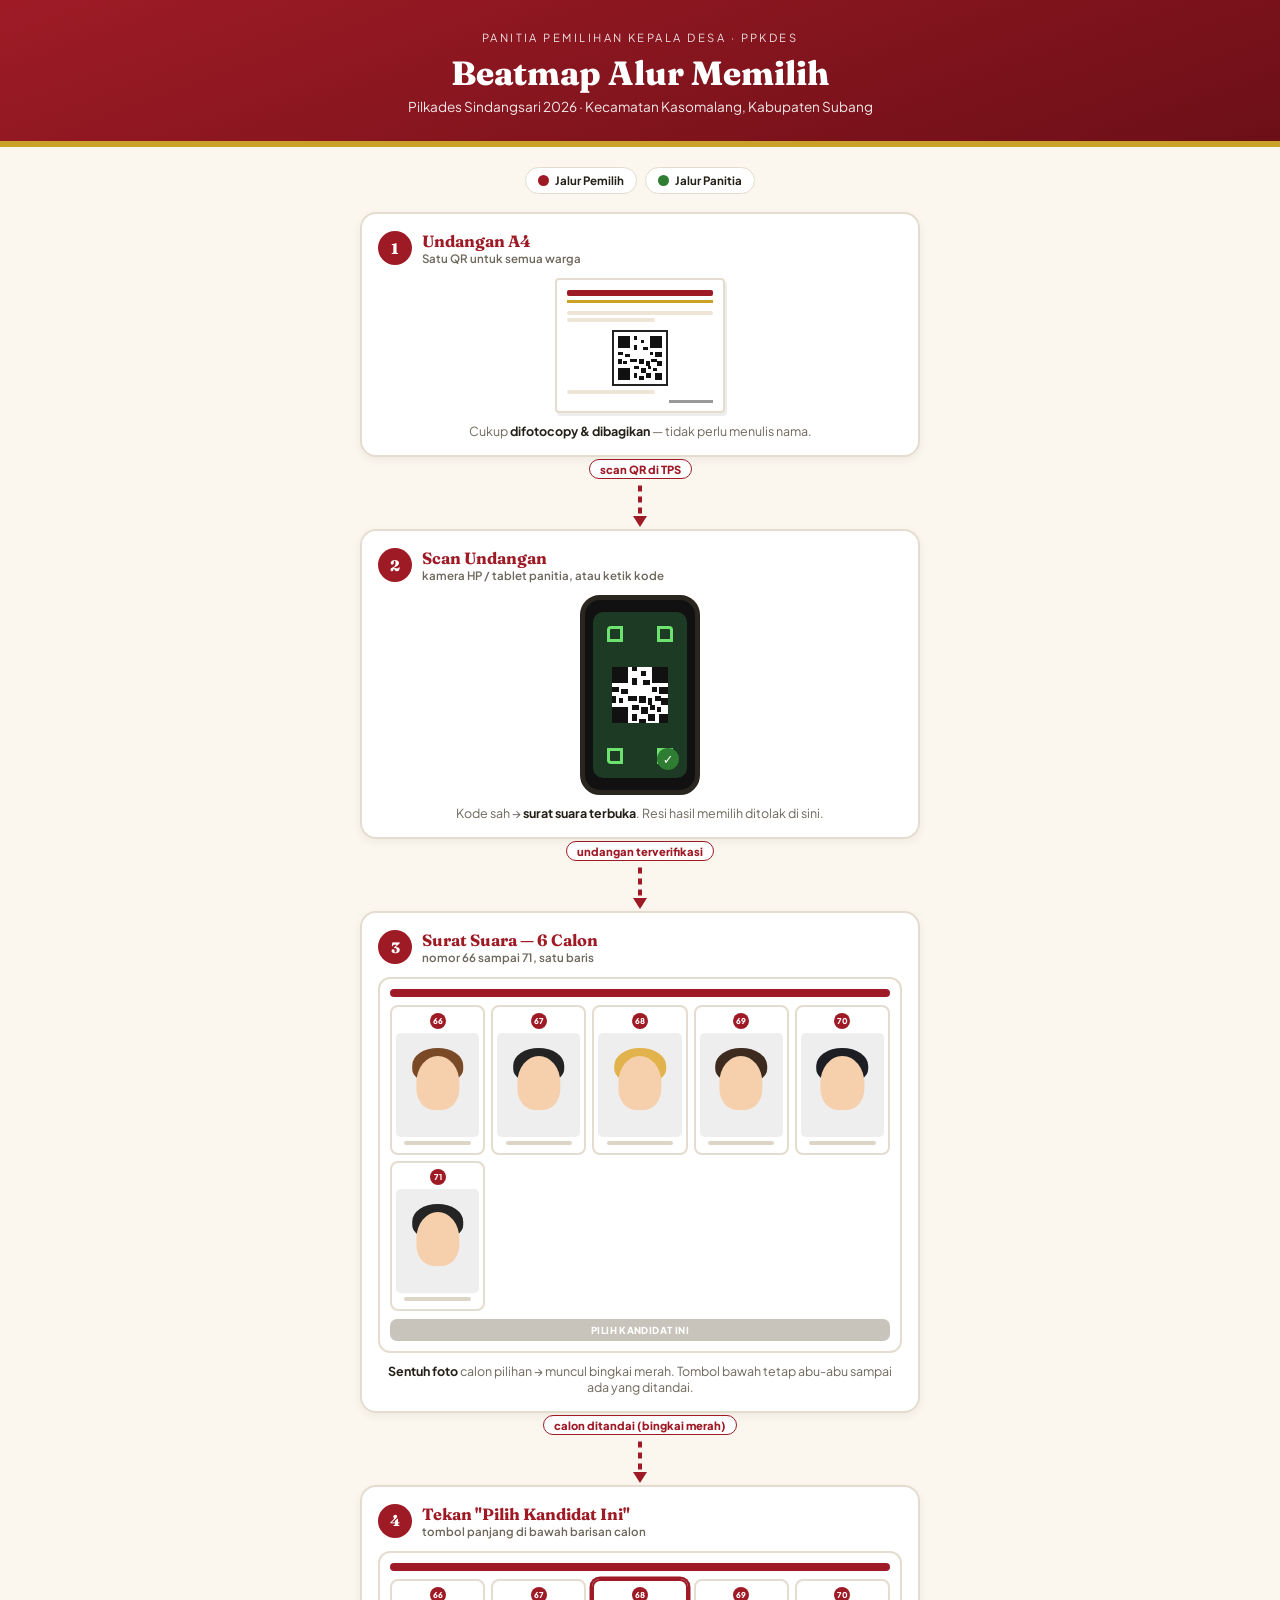
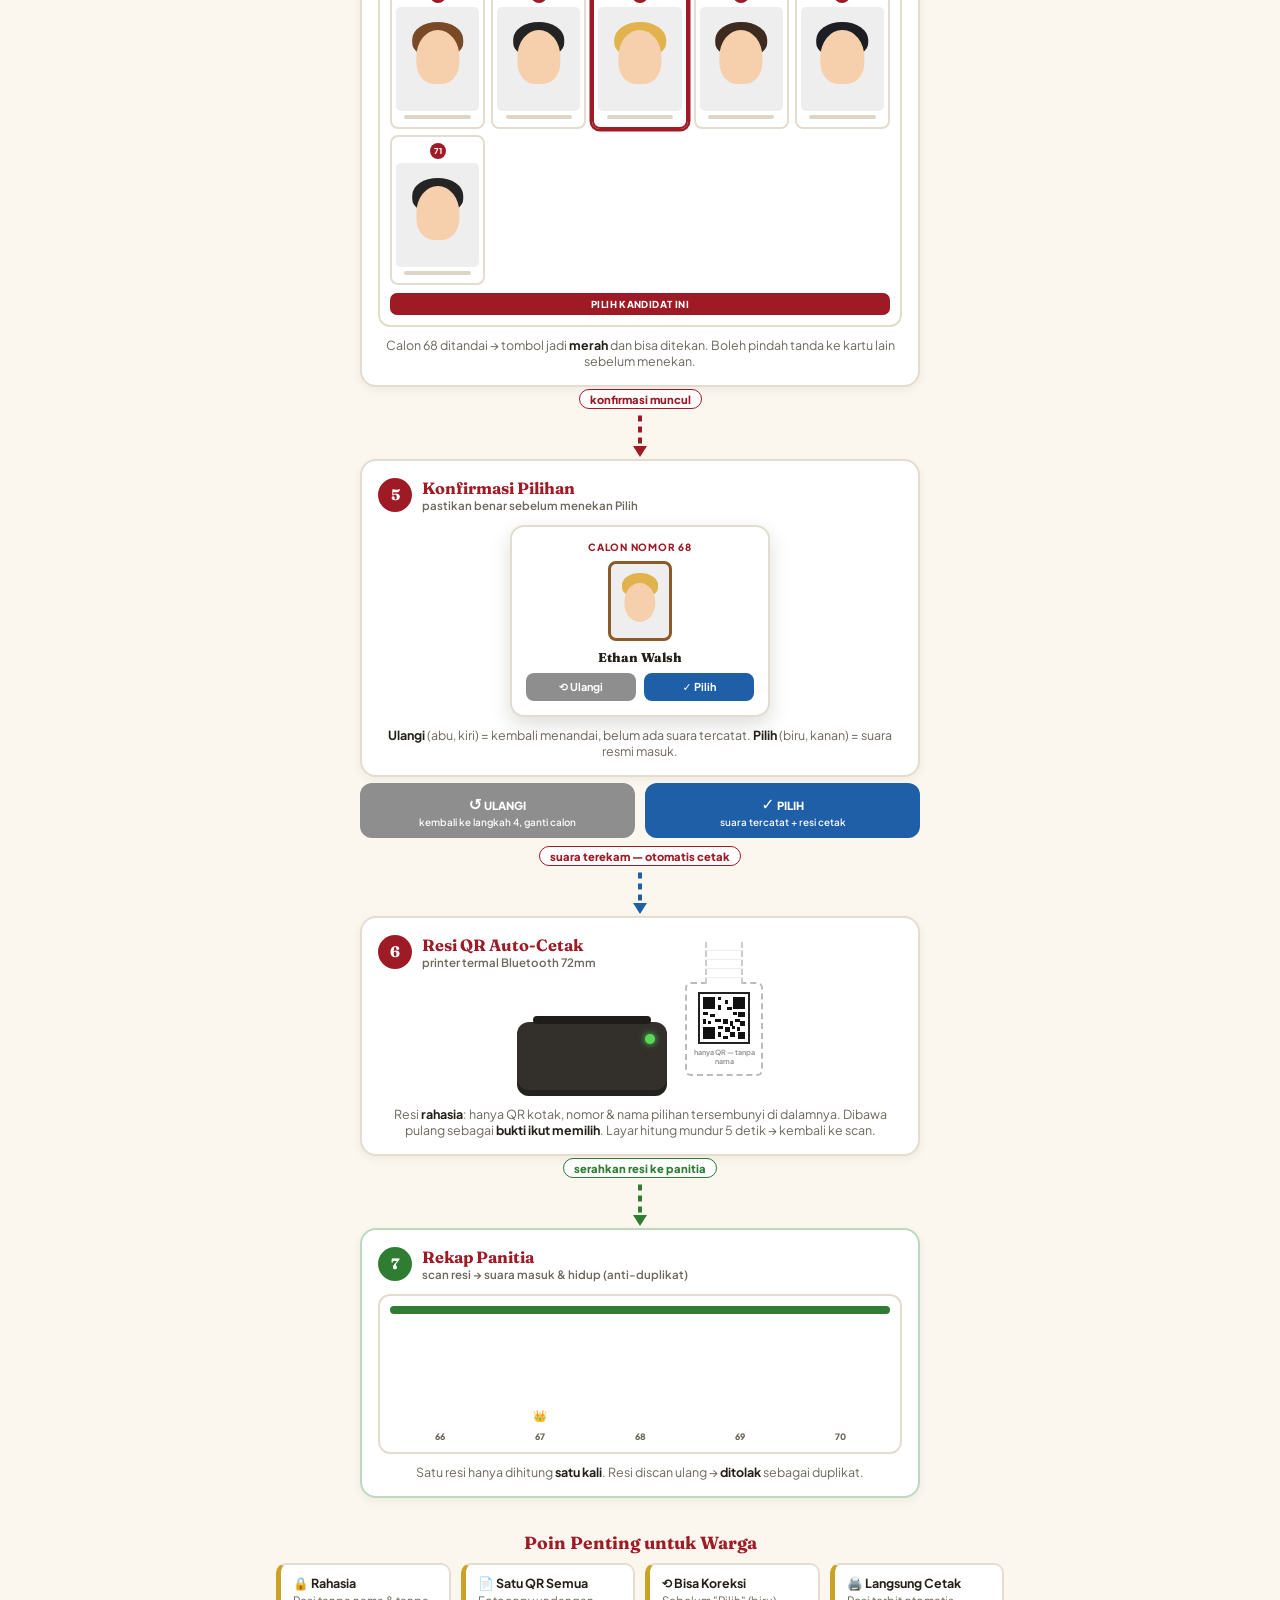
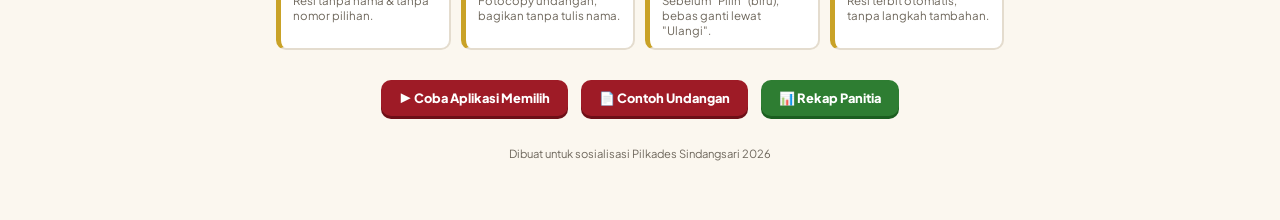
==== beat.html @ ef4b6cca "Pilkades Desa Sindangsari: 6 calon dengan foto cal66-71.svg" ====
<!DOCTYPE html>
<html lang="id">
<head>
<meta charset="UTF-8">
<meta name="viewport" content="width=device-width, initial-scale=1.0">
<title>Beatmap Alur Memilih — Pilkades Sindangsari 2026</title>
<link href="https://fonts.googleapis.com/css2?family=Fraunces:opsz,wght@9..144,600;9..144,800&family=Plus+Jakarta+Sans:wght@400;600;700;800&display=swap" rel="stylesheet">
<style>
  :root{
    --merah:#9E1B26; --paper:#FBF7EF; --ink:#241F17; --ink-soft:#6E675C;
    --line:#E4DCCE; --gold:#C9A227; --biru:#1E5FA8; --abu:#8E8E8E; --hijau:#2E7D32;
  }
  *{box-sizing:border-box;margin:0;padding:0;}
  body{font-family:"Plus Jakarta Sans",system-ui,sans-serif;background:var(--paper);color:var(--ink);padding-bottom:60px;}
  .wrap{max-width:760px;margin:0 auto;padding:0 16px;}

  header{background:linear-gradient(160deg,var(--merah) 0%,#6d0f17 100%);color:#fff;padding:30px 16px 26px;text-align:center;border-bottom:6px solid var(--gold);}
  header .kop{font-size:0.7rem;letter-spacing:0.22em;text-transform:uppercase;opacity:0.85;}
  header h1{font-family:"Fraunces",serif;font-weight:800;font-size:clamp(1.4rem,4vw,2.1rem);margin:8px 0 4px;}
  header .sub{font-size:0.85rem;opacity:0.9;}

  .legenda{display:flex;flex-wrap:wrap;gap:8px;justify-content:center;margin:20px 0 4px;font-size:0.72rem;font-weight:700;}
  .legenda span{display:inline-flex;align-items:center;gap:6px;padding:5px 12px;border-radius:999px;background:#fff;border:1.5px solid var(--line);}
  .dot{width:11px;height:11px;border-radius:50%;}
  .dot.w{background:var(--merah);} .dot.k{background:var(--hijau);}

  /* ================= DIAGRAM ================= */
  .flow{display:flex;flex-direction:column;align-items:center;margin-top:18px;}

  .node{width:100%;max-width:560px;background:#fff;border:2px solid var(--line);border-radius:16px;padding:16px;position:relative;box-shadow:0 3px 10px rgba(36,31,23,0.06);}
  .node.panitia{border-color:#bcd8be;}
  .node .judul{display:flex;align-items:center;gap:10px;margin-bottom:12px;}
  .node .stepno{width:34px;height:34px;border-radius:50%;background:var(--merah);color:#fff;font-family:"Fraunces",serif;font-weight:800;display:flex;align-items:center;justify-content:center;font-size:0.95rem;flex:none;}
  .node.panitia .stepno{background:var(--hijau);}
  .node .judul b{font-family:"Fraunces",serif;font-size:1.02rem;color:var(--merah);}
  .node .judul small{display:block;font-weight:600;color:var(--ink-soft);font-size:0.72rem;}
  .caption{font-size:0.78rem;color:var(--ink-soft);text-align:center;margin-top:10px;}
  .caption b{color:var(--ink);}

  /* panah penghubung */
  .arrow{display:flex;flex-direction:column;align-items:center;margin:2px 0;}
  .arrow svg{display:block;}
  .arrow .lbl{font-size:0.7rem;font-weight:800;color:var(--merah);background:#fff;border:1.5px solid var(--merah);border-radius:999px;padding:2px 10px;margin-bottom:2px;}
  .arrow.hijau .lbl{color:var(--hijau);border-color:var(--hijau);}

  /* ---------- mockup: undangan A4 ---------- */
  .a4{width:170px;margin:0 auto;background:#fff;border:2px solid var(--line);border-radius:4px;padding:10px 10px 8px;box-shadow:2px 3px 0 rgba(36,31,23,0.08);}
  .a4 .kopbar{height:6px;background:var(--merah);border-radius:2px;margin-bottom:4px;}
  .a4 .kopbar2{height:3px;background:var(--gold);margin-bottom:8px;}
  .a4 .baris{height:4px;background:#eee5d6;border-radius:2px;margin:3px 0;}
  .a4 .barisPendek{width:60%;}
  .a4 .qr{width:56px;height:56px;margin:8px auto 4px;border:2px solid #222;padding:4px;background:#fff;}
  .a4 .ttd{display:flex;justify-content:flex-end;margin-top:6px;}
  .a4 .ttd span{width:44px;height:3px;background:#999;}

  /* ---------- mockup: HP scan ---------- */
  .hp{width:120px;height:200px;margin:0 auto;border:5px solid #2a251e;border-radius:20px;background:#111;position:relative;padding:12px 8px;}
  .hp .cam{width:100%;height:100%;background:#1d3a24;border-radius:10px;display:flex;align-items:center;justify-content:center;position:relative;}
  .hp .frame{position:absolute;inset:14px;border:0px solid transparent;}
  .hp .corner{position:absolute;width:16px;height:16px;border:3px solid #6ee26e;}
  .c-tl{top:0;left:0;border-right:0;border-bottom:0;border-radius:4px 0 0 0;}
  .c-tr{top:0;right:0;border-left:0;border-bottom:0;border-radius:0 4px 0 0;}
  .c-bl{bottom:0;left:0;border-right:0;border-top:0;border-radius:0 0 0 4px;}
  .c-br{bottom:0;right:0;border-left:0;border-top:0;border-radius:0 0 4px 0;}
  .hp .ok{position:absolute;bottom:8px;right:8px;width:22px;height:22px;border-radius:50%;background:var(--hijau);color:#fff;font-size:0.8rem;display:flex;align-items:center;justify-content:center;font-weight:800;}

  /* ---------- mockup: surat suara ---------- */
  .scr{background:#fff;border:2px solid var(--line);border-radius:12px;padding:10px;}
  .scr .topbar{height:8px;border-radius:4px;background:var(--merah);margin-bottom:8px;}
  .barisCalon{display:grid;grid-template-columns:repeat(5,1fr);gap:6px;}
  .mini{border:2px solid var(--line);border-radius:8px;padding:6px 4px;text-align:center;position:relative;}
  .mini .no{width:16px;height:16px;border-radius:50%;background:var(--merah);color:#fff;font-size:0.5rem;font-weight:800;display:flex;align-items:center;justify-content:center;margin:0 auto 4px;}
  .mini .foto{width:100%;aspect-ratio:4/5;border-radius:5px;background:#eee;margin-bottom:4px;position:relative;overflow:hidden;}
  .mini .foto i{position:absolute;left:50%;transform:translateX(-50%);border-radius:50% 50% 40% 40%;}
  .mini .foto .kep{top:22%;width:52%;height:52%;background:#f6d0ac;}
  .mini .foto .rbt{top:14%;width:62%;height:34%;}
  .mini .nama{height:4px;background:#ddd5c6;border-radius:2px;margin:2px auto;width:80%;}
  .mini.tandai{border-color:var(--merah);box-shadow:0 0 0 2.5px var(--merah);}
  .btnbar{margin-top:8px;height:22px;border-radius:7px;background:#C9C4BB;display:flex;align-items:center;justify-content:center;color:#fff;font-size:0.6rem;font-weight:800;letter-spacing:0.04em;}
  .btnbar.armed{background:var(--merah);}

  /* ---------- mockup: modal ---------- */
  .modalMock{max-width:260px;margin:0 auto;background:#fff;border:2px solid var(--line);border-radius:14px;padding:14px;text-align:center;position:relative;box-shadow:0 8px 20px rgba(36,31,23,0.15);}
  .modalMock .mNo{font-size:0.62rem;font-weight:800;color:var(--merah);letter-spacing:0.08em;}
  .modalMock .mFoto{width:64px;height:80px;border-radius:8px;margin:8px auto;border:3px solid #8B5A2B;background:#eee;position:relative;overflow:hidden;}
  .modalMock .mNama{font-family:"Fraunces",serif;font-weight:800;font-size:0.8rem;margin-bottom:8px;}
  .modalMock .mAksi{display:flex;gap:8px;justify-content:center;}
  .modalMock .mAksi b{flex:1;padding:7px 0;border-radius:8px;color:#fff;font-size:0.68rem;}
  .bAbu{background:var(--abu);} .bBiru{background:var(--biru);}

  /* ---------- mockup: printer + resi ---------- */
  .printRow{display:flex;gap:18px;align-items:flex-start;justify-content:center;}
  .printer{width:150px;height:74px;background:#33302b;border-radius:12px;position:relative;margin-top:40px;box-shadow:inset 0 -6px 0 rgba(0,0,0,0.3);}
  .printer::before{content:"";position:absolute;top:-6px;left:16px;right:16px;height:8px;border-radius:4px;background:#1f1d19;}
  .printer .led{position:absolute;right:12px;top:12px;width:10px;height:10px;border-radius:50%;background:#57d957;box-shadow:0 0 6px #57d957;}
  .resi{width:78px;background:#fff;border:2px dashed #bbb;border-radius:6px;padding:8px 6px;position:relative;}
  .resi::before{content:"";position:absolute;top:-42px;left:50%;width:34px;height:42px;transform:translateX(-50%);background:repeating-linear-gradient(to bottom,#fff 0 8px,#eee 8px 9px);border-left:2px dashed #ccc;border-right:2px dashed #ccc;}
  .resi .qr{width:52px;height:52px;margin:0 auto;border:2px solid #222;padding:3px;background:#fff;}
  .resi p{font-size:0.45rem;text-align:center;color:#999;margin-top:4px;font-weight:700;}

  /* QR pattern SVG kecil dipakai ulang */
  .qr svg{display:block;width:100%;height:100%;}

  /* ---------- mockup: rekap ---------- */
  .rekap .bars{display:flex;gap:8px;align-items:flex-end;height:120px;padding:8px 4px 0;}
  .rekap .col{flex:1;display:flex;flex-direction:column;align-items:center;gap:4px;}
  .rekap .bar{width:100%;border-radius:5px 5px 0 0;background:var(--abu);}
  .rekap .col:nth-child(2) .bar{background:var(--biru);}
  .rekap .col:nth-child(4) .bar{background:var(--merah);}
  .rekap .noL{font-size:0.55rem;font-weight:800;color:var(--ink-soft);}
  .rekap .crown{font-size:0.7rem;}

  /* ---------- cabang ulangi / pilih ---------- */
  .cabangRow{display:grid;grid-template-columns:1fr 1fr;gap:10px;width:100%;max-width:560px;margin:6px 0;}
  .cabang{border-radius:12px;padding:10px;text-align:center;font-size:0.7rem;font-weight:800;color:#fff;position:relative;}
  .cabang small{display:block;font-weight:600;font-size:0.62rem;margin-top:2px;opacity:0.95;}
  .cabang.u{background:var(--abu);}
  .cabang.p{background:var(--biru);}
  .cabang .ic{font-size:1rem;}

  .info{margin-top:34px;}
  .info h3{font-family:"Fraunces",serif;font-size:1.1rem;color:var(--merah);margin-bottom:10px;text-align:center;}
  .gridInfo{display:grid;grid-template-columns:repeat(auto-fit,minmax(160px,1fr));gap:10px;}
  .bInfo{background:#fff;border:2px solid var(--line);border-left:5px solid var(--gold);border-radius:10px;padding:10px 12px;font-size:0.72rem;color:var(--ink-soft);}
  .bInfo b{display:block;color:var(--ink);font-size:0.78rem;margin-bottom:2px;}

  .tautan{margin-top:26px;text-align:center;}
  .tautan a{display:inline-block;text-decoration:none;font-weight:800;font-size:0.8rem;padding:10px 18px;border-radius:10px;margin:4px 5px;color:#fff;background:var(--merah);box-shadow:0 3px 0 #6d0f17;}
  .tautan a.g{background:var(--hijau);box-shadow:0 3px 0 #1b5e20;}
  footer{text-align:center;margin-top:26px;font-size:0.7rem;color:var(--ink-soft);}
</style>
</head>
<body>

<header>
  <div class="wrap">
    <div class="kop">Panitia Pemilihan Kepala Desa · PPKDES</div>
    <h1>Beatmap Alur Memilih</h1>
    <div class="sub">Pilkades Sindangsari 2026 · Kecamatan Kasomalang, Kabupaten Subang</div>
  </div>
</header>

<div class="wrap">
  <div class="legenda">
    <span><i class="dot w"></i> Jalur Pemilih</span>
    <span><i class="dot k"></i> Jalur Panitia</span>
  </div>

  <div class="flow">

    <!-- ===== 1. UNDANGAN ===== -->
    <div class="node">
      <div class="judul"><div class="stepno">1</div><div><b>Undangan A4</b><small>Satu QR untuk semua warga</small></div></div>
      <div class="a4">
        <div class="kopbar"></div><div class="kopbar2"></div>
        <div class="baris"></div><div class="baris barisPendek"></div>
        <div class="qr">
          <svg viewBox="0 0 25 25" shape-rendering="crispEdges"><rect width="25" height="25" fill="#fff"/><path fill="#111" d="M0 0h7v7H0zM2 2h3v3H2zM18 0h7v7h-7zM20 2h3v3h-3zM0 18h7v7H0zM2 20h3v3H2zM9 0h2v2H9zM13 2h2v2h-2zM9 5h2v3H9zM14 6h3v2h-3zM18 9h2v2h-2zM21 9h4v3h-4zM0 9h3v2H0zM4 10h3v2H4zM0 13h2v3H0zM3 14h2v2H3zM7 13h4v2H7zM12 13h3v3h-3zM16 14h2v3h-2zM19 13h3v2h-3zM22 14h3v3h-3zM9 17h3v2H9zM13 18h3v3h-3zM17 17h2v2h-2zM20 18h2v2h-2zM9 21h2v3H9zM12 23h3v2h-3zM16 21h3v3h-3zM21 21h4v4h-4z"/></svg>
        </div>
        <div class="baris barisPendek"></div>
        <div class="ttd"><span></span></div>
      </div>
      <p class="caption">Cukup <b>difotocopy &amp; dibagikan</b> — tidak perlu menulis nama.</p>
    </div>

    <div class="arrow"><div class="lbl">scan QR di TPS</div>
      <svg width="24" height="46" viewBox="0 0 24 46"><path d="M12 0v36" stroke="#9E1B26" stroke-width="4" stroke-dasharray="6 5"><animate attributeName="stroke-dashoffset" from="22" to="0" dur="1s" repeatCount="indefinite"/></path><path d="M12 46l-7-11h14z" fill="#9E1B26"/></svg>
    </div>

    <!-- ===== 2. SCAN ===== -->
    <div class="node">
      <div class="judul"><div class="stepno">2</div><div><b>Scan Undangan</b><small>kamera HP / tablet panitia, atau ketik kode</small></div></div>
      <div class="hp">
        <div class="cam">
          <div class="frame">
            <i class="corner c-tl"></i><i class="corner c-tr"></i><i class="corner c-bl"></i><i class="corner c-br"></i>
          </div>
          <div class="qr" style="width:56px;height:56px;">
            <svg viewBox="0 0 25 25" shape-rendering="crispEdges"><rect width="25" height="25" fill="#fff"/><path fill="#111" d="M0 0h7v7H0zM2 2h3v3H2zM18 0h7v7h-7zM20 2h3v3h-3zM0 18h7v7H0zM2 20h3v3H2zM9 0h2v2H9zM13 2h2v2h-2zM9 5h2v3H9zM14 6h3v2h-3zM18 9h2v2h-2zM21 9h4v3h-4zM0 9h3v2H0zM4 10h3v2H4zM0 13h2v3H0zM3 14h2v2H3zM7 13h4v2H7zM12 13h3v3h-3zM16 14h2v3h-2zM19 13h3v2h-3zM22 14h3v3h-3zM9 17h3v2H9zM13 18h3v3h-3zM17 17h2v2h-2zM20 18h2v2h-2zM9 21h2v3H9zM12 23h3v2h-3zM16 21h3v3h-3zM21 21h4v4h-4z"/></svg>
          </div>
          <div class="ok">✓</div>
        </div>
      </div>
      <p class="caption">Kode sah → <b>surat suara terbuka</b>. Resi hasil memilih ditolak di sini.</p>
    </div>

    <div class="arrow"><div class="lbl">undangan terverifikasi</div>
      <svg width="24" height="46" viewBox="0 0 24 46"><path d="M12 0v36" stroke="#9E1B26" stroke-width="4" stroke-dasharray="6 5"><animate attributeName="stroke-dashoffset" from="22" to="0" dur="1s" repeatCount="indefinite"/></path><path d="M12 46l-7-11h14z" fill="#9E1B26"/></svg>
    </div>

    <!-- ===== 3. SURAT SUARA ===== -->
    <div class="node">
      <div class="judul"><div class="stepno">3</div><div><b>Surat Suara — 6 Calon</b><small>nomor 66 sampai 71, satu baris</small></div></div>
      <div class="scr">
        <div class="topbar"></div>
        <div class="barisCalon">
          <div class="mini"><div class="no">66</div><div class="foto"><i class="rbt" style="background:#7a4a26;"></i><i class="kep"></i></div><div class="nama"></div></div>
          <div class="mini"><div class="no">67</div><div class="foto"><i class="rbt" style="background:#232323;"></i><i class="kep"></i></div><div class="nama"></div></div>
          <div class="mini"><div class="no">68</div><div class="foto"><i class="rbt" style="background:#e2b24c;"></i><i class="kep"></i></div><div class="nama"></div></div>
          <div class="mini"><div class="no">69</div><div class="foto"><i class="rbt" style="background:#3d2b20;"></i><i class="kep"></i></div><div class="nama"></div></div>
          <div class="mini"><div class="no">70</div><div class="foto"><i class="rbt" style="background:#1d1d24;"></i><i class="kep"></i></div><div class="nama"></div></div>
                    <div class="mini"><div class="no">71</div><div class="foto"><i class="rbt" style="background:#242424;"></i><i class="kep"></i></div><div class="nama"></div></div>
        </div>
        <div class="btnbar">PILIH KANDIDAT INI</div>
      </div>
      <p class="caption"><b>Sentuh foto</b> calon pilihan → muncul bingkai merah. Tombol bawah tetap abu-abu sampai ada yang ditandai.</p>
    </div>

    <div class="arrow"><div class="lbl">calon ditandai (bingkai merah)</div>
      <svg width="24" height="46" viewBox="0 0 24 46"><path d="M12 0v36" stroke="#9E1B26" stroke-width="4" stroke-dasharray="6 5"><animate attributeName="stroke-dashoffset" from="22" to="0" dur="1s" repeatCount="indefinite"/></path><path d="M12 46l-7-11h14z" fill="#9E1B26"/></svg>
    </div>

    <!-- ===== 4. TEKAN TOMBOL ===== -->
    <div class="node">
      <div class="judul"><div class="stepno">4</div><div><b>Tekan "Pilih Kandidat Ini"</b><small>tombol panjang di bawah barisan calon</small></div></div>
      <div class="scr">
        <div class="topbar"></div>
        <div class="barisCalon">
          <div class="mini"><div class="no">66</div><div class="foto"><i class="rbt" style="background:#7a4a26;"></i><i class="kep"></i></div><div class="nama"></div></div>
          <div class="mini"><div class="no">67</div><div class="foto"><i class="rbt" style="background:#232323;"></i><i class="kep"></i></div><div class="nama"></div></div>
          <div class="mini tandai"><div class="no">68</div><div class="foto"><i class="rbt" style="background:#e2b24c;"></i><i class="kep"></i></div><div class="nama"></div></div>
          <div class="mini"><div class="no">69</div><div class="foto"><i class="rbt" style="background:#3d2b20;"></i><i class="kep"></i></div><div class="nama"></div></div>
          <div class="mini"><div class="no">70</div><div class="foto"><i class="rbt" style="background:#1d1d24;"></i><i class="kep"></i></div><div class="nama"></div></div>
                    <div class="mini"><div class="no">71</div><div class="foto"><i class="rbt" style="background:#242424;"></i><i class="kep"></i></div><div class="nama"></div></div>
        </div>
        <div class="btnbar armed">PILIH KANDIDAT INI</div>
      </div>
      <p class="caption">Calon 68 ditandai → tombol jadi <b>merah</b> dan bisa ditekan. Boleh pindah tanda ke kartu lain sebelum menekan.</p>
    </div>

    <div class="arrow"><div class="lbl">konfirmasi muncul</div>
      <svg width="24" height="46" viewBox="0 0 24 46"><path d="M12 0v36" stroke="#9E1B26" stroke-width="4" stroke-dasharray="6 5"><animate attributeName="stroke-dashoffset" from="22" to="0" dur="1s" repeatCount="indefinite"/></path><path d="M12 46l-7-11h14z" fill="#9E1B26"/></svg>
    </div>

    <!-- ===== 5. MODAL ===== -->
    <div class="node">
      <div class="judul"><div class="stepno">5</div><div><b>Konfirmasi Pilihan</b><small>pastikan benar sebelum menekan Pilih</small></div></div>
      <div class="modalMock">
        <div class="mNo">CALON NOMOR 68</div>
        <div class="mFoto"><i class="rbt" style="position:absolute;left:50%;top:12%;transform:translateX(-50%);width:62%;height:32%;border-radius:50% 50% 40% 40%;background:#e2b24c;"></i><i style="position:absolute;left:50%;top:26%;transform:translateX(-50%);width:54%;height:52%;border-radius:50%;background:#f6d0ac;"></i></div>
        <div class="mNama">Ethan Walsh</div>
        <div class="mAksi"><b class="bAbu">⟲ Ulangi</b><b class="bBiru">✓ Pilih</b></div>
      </div>
      <p class="caption"><b>Ulangi</b> (abu, kiri) = kembali menandai, belum ada suara tercatat. <b>Pilih</b> (biru, kanan) = suara resmi masuk.</p>
    </div>

    <div class="cabangRow">
      <div class="cabang u"><span class="ic">↺</span> ULANGI<small>kembali ke langkah 4, ganti calon</small></div>
      <div class="cabang p"><span class="ic">✓</span> PILIH<small>suara tercatat + resi cetak</small></div>
    </div>

    <div class="arrow"><div class="lbl">suara terekam — otomatis cetak</div>
      <svg width="24" height="46" viewBox="0 0 24 46"><path d="M12 0v36" stroke="#1E5FA8" stroke-width="4" stroke-dasharray="6 5"><animate attributeName="stroke-dashoffset" from="22" to="0" dur="1s" repeatCount="indefinite"/></path><path d="M12 46l-7-11h14z" fill="#1E5FA8"/></svg>
    </div>

    <!-- ===== 6. RESI ===== -->
    <div class="node">
      <div class="judul"><div class="stepno">6</div><div><b>Resi QR Auto-Cetak</b><small>printer termal Bluetooth 72mm</small></div></div>
      <div class="printRow">
        <div class="printer"><div class="led"></div></div>
        <div class="resi">
          <div class="qr"><svg viewBox="0 0 25 25" shape-rendering="crispEdges"><rect width="25" height="25" fill="#fff"/><path fill="#111" d="M0 0h7v7H0zM2 2h3v3H2zM18 0h7v7h-7zM20 2h3v3h-3zM0 18h7v7H0zM2 20h3v3H2zM9 0h2v2H9zM13 2h2v2h-2zM9 5h2v3H9zM14 6h3v2h-3zM18 9h2v2h-2zM21 9h4v3h-4zM0 9h3v2H0zM4 10h3v2H4zM0 13h2v3H0zM3 14h2v2H3zM7 13h4v2H7zM12 13h3v3h-3zM16 14h2v3h-2zM19 13h3v2h-3zM22 14h3v3h-3zM9 17h3v2H9zM13 18h3v3h-3zM17 17h2v2h-2zM20 18h2v2h-2zM9 21h2v3H9zM12 23h3v2h-3zM16 21h3v3h-3zM21 21h4v4h-4z"/></svg></div>
          <p>hanya QR — tanpa nama</p>
        </div>
      </div>
      <p class="caption">Resi <b>rahasia</b>: hanya QR kotak, nomor &amp; nama pilihan tersembunyi di dalamnya. Dibawa pulang sebagai <b>bukti ikut memilih</b>. Layar hitung mundur 5 detik → kembali ke scan.</p>
    </div>

    <div class="arrow hijau"><div class="lbl">serahkan resi ke panitia</div>
      <svg width="24" height="46" viewBox="0 0 24 46"><path d="M12 0v36" stroke="#2E7D32" stroke-width="4" stroke-dasharray="6 5"><animate attributeName="stroke-dashoffset" from="22" to="0" dur="1s" repeatCount="indefinite"/></path><path d="M12 46l-7-11h14z" fill="#2E7D32"/></svg>
    </div>

    <!-- ===== 7. REKAP ===== -->
    <div class="node panitia">
      <div class="judul"><div class="stepno">7</div><div><b>Rekap Panitia</b><small>scan resi → suara masuk &amp; hidup (anti-duplikat)</small></div></div>
      <div class="scr rekap">
        <div class="topbar" style="background:var(--hijau);"></div>
        <div class="bars">
          <div class="col"><div class="bar" style="height:45%;"></div><div class="noL">66</div></div>
          <div class="col"><span class="crown">👑</span><div class="bar" style="height:85%;"></div><div class="noL">67</div></div>
          <div class="col"><div class="bar" style="height:25%;"></div><div class="noL">68</div></div>
          <div class="col"><div class="bar" style="height:60%;"></div><div class="noL">69</div></div>
          <div class="col"><div class="bar" style="height:35%;"></div><div class="noL">70</div></div>
        </div>
      </div>
      <p class="caption">Satu resi hanya dihitung <b>satu kali</b>. Resi discan ulang → <b>ditolak</b> sebagai duplikat.</p>
    </div>

  </div><!-- /.flow -->

  <div class="info">
    <h3>Poin Penting untuk Warga</h3>
    <div class="gridInfo">
      <div class="bInfo"><b>🔒 Rahasia</b>Resi tanpa nama &amp; tanpa nomor pilihan.</div>
      <div class="bInfo"><b>📄 Satu QR Semua</b>Fotocopy undangan, bagikan tanpa tulis nama.</div>
      <div class="bInfo"><b>⟲ Bisa Koreksi</b>Sebelum "Pilih" (biru), bebas ganti lewat "Ulangi".</div>
      <div class="bInfo"><b>🖨️ Langsung Cetak</b>Resi terbit otomatis, tanpa langkah tambahan.</div>
    </div>
  </div>

  <div class="tautan">
    <a href="index.html">▶ Coba Aplikasi Memilih</a>
    <a href="undangan.html">📄 Contoh Undangan</a>
    <a class="g" href="hasil-pilkades.html">📊 Rekap Panitia</a>
  </div>

  <footer>Dibuat untuk sosialisasi Pilkades Sindangsari 2026</footer>
</div>

</body>
</html>
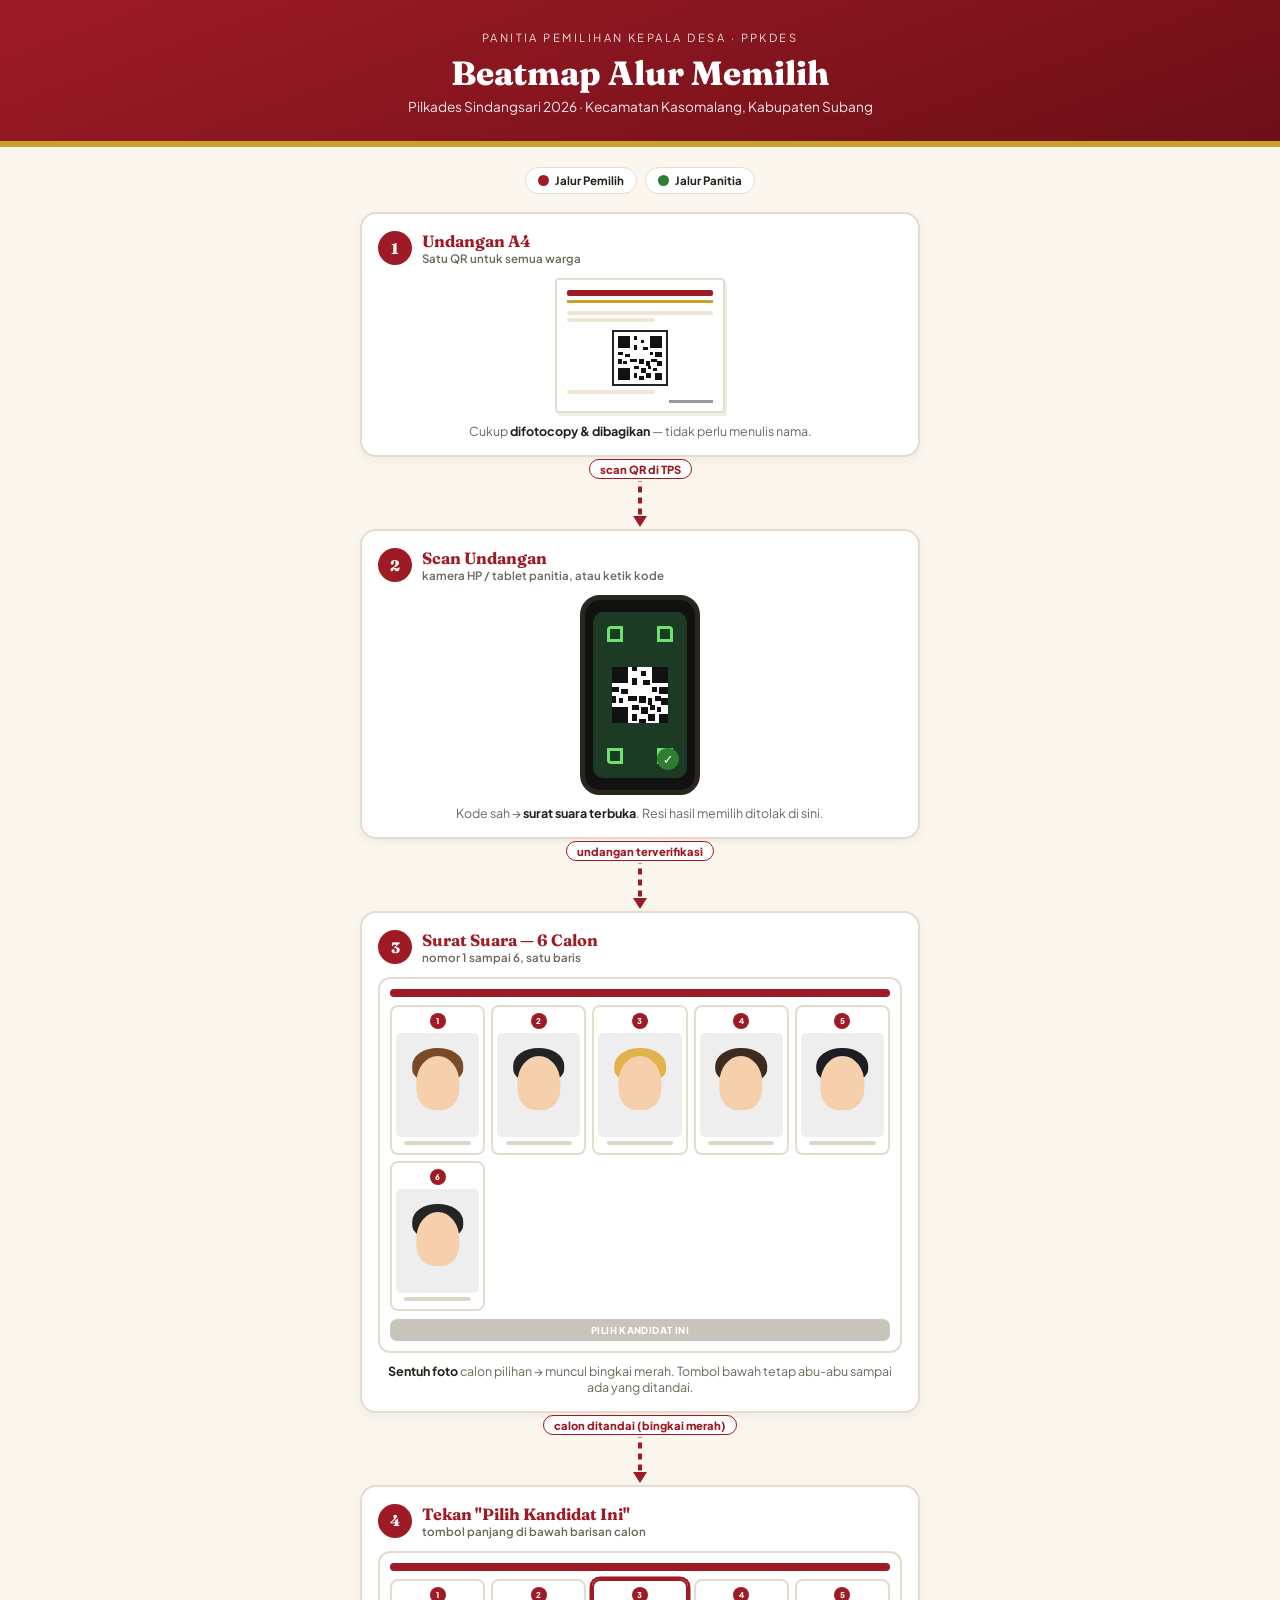
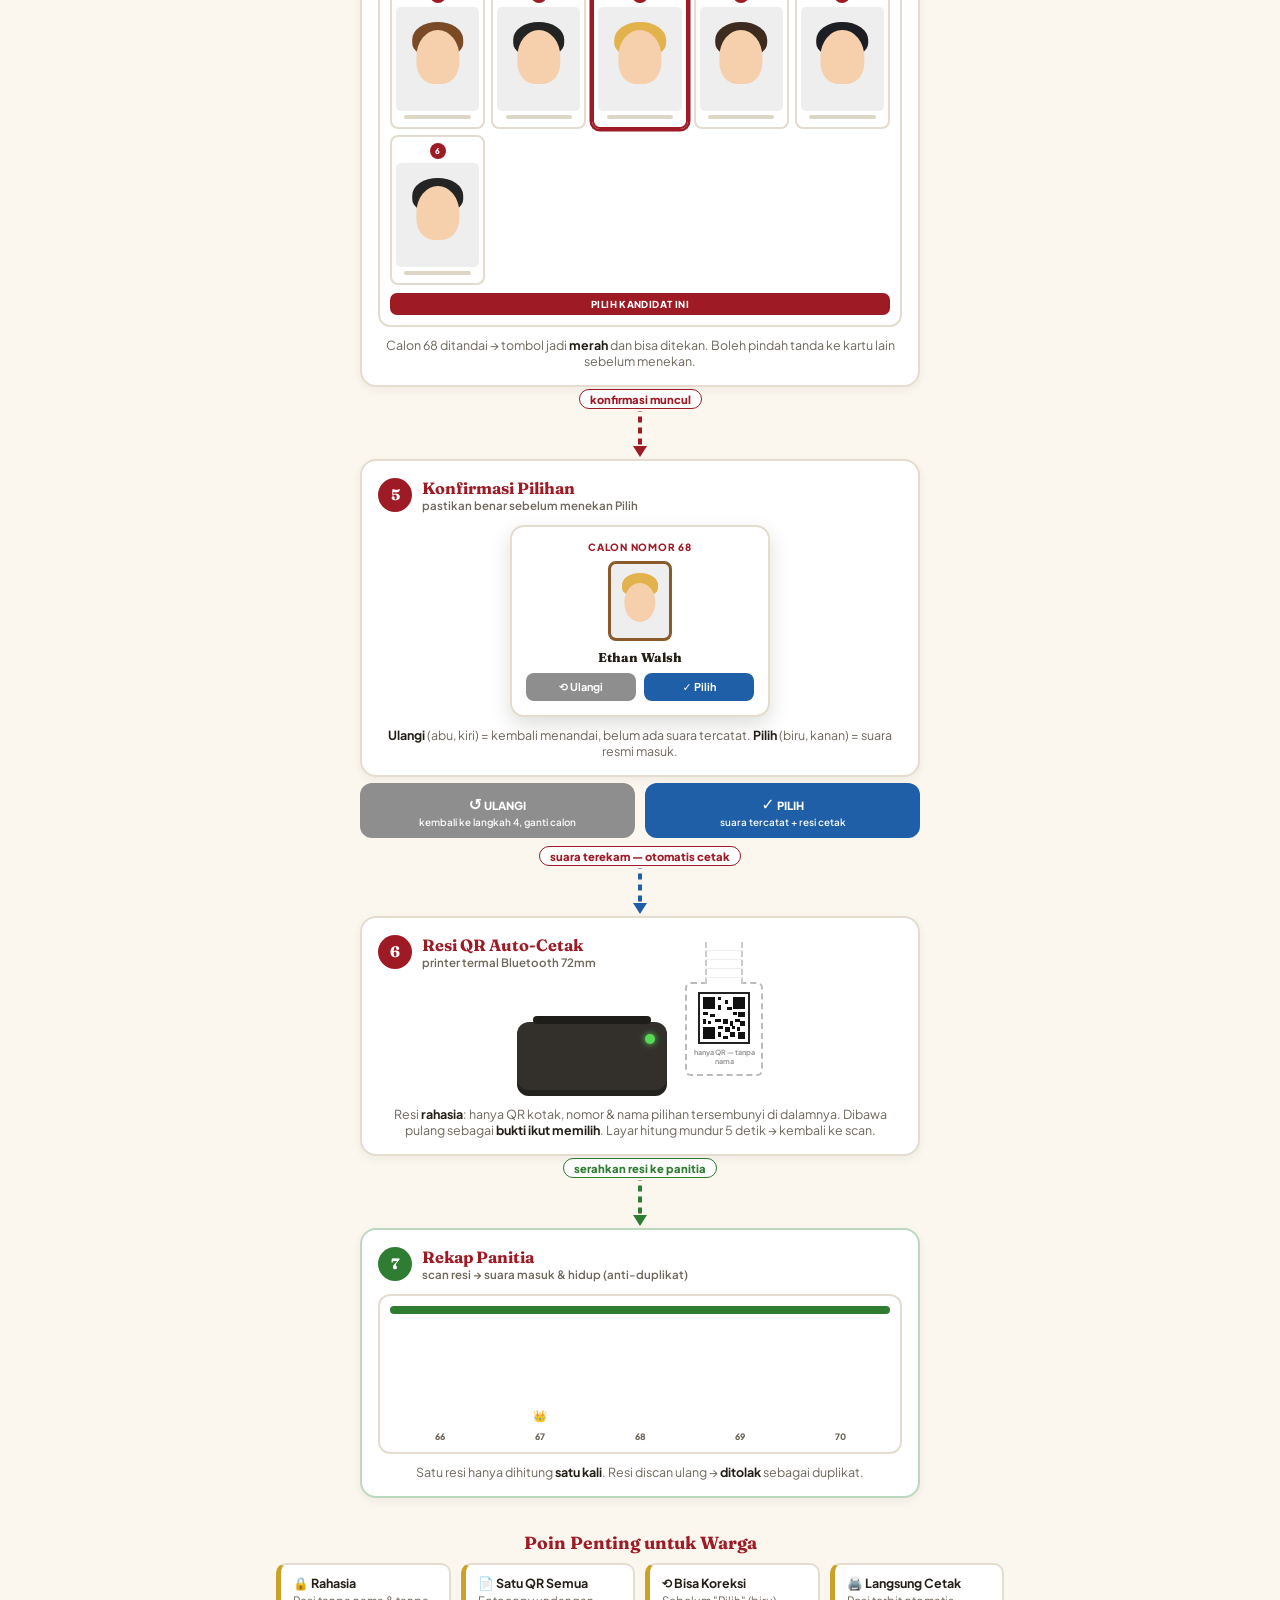
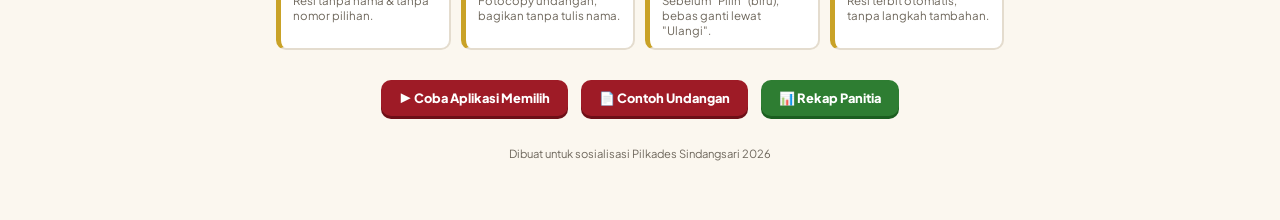
==== commit 5ab81e9c: "Nomor calon diubah jadi 1-6 (index & beat)" ====
--- a/beat.html
+++ b/beat.html
@@ -190,16 +190,16 @@
 
     <!-- ===== 3. SURAT SUARA ===== -->
     <div class="node">
-      <div class="judul"><div class="stepno">3</div><div><b>Surat Suara — 6 Calon</b><small>nomor 66 sampai 71, satu baris</small></div></div>
+      <div class="judul"><div class="stepno">3</div><div><b>Surat Suara — 6 Calon</b><small>nomor 1 sampai 6, satu baris</small></div></div>
       <div class="scr">
         <div class="topbar"></div>
         <div class="barisCalon">
-          <div class="mini"><div class="no">66</div><div class="foto"><i class="rbt" style="background:#7a4a26;"></i><i class="kep"></i></div><div class="nama"></div></div>
-          <div class="mini"><div class="no">67</div><div class="foto"><i class="rbt" style="background:#232323;"></i><i class="kep"></i></div><div class="nama"></div></div>
-          <div class="mini"><div class="no">68</div><div class="foto"><i class="rbt" style="background:#e2b24c;"></i><i class="kep"></i></div><div class="nama"></div></div>
-          <div class="mini"><div class="no">69</div><div class="foto"><i class="rbt" style="background:#3d2b20;"></i><i class="kep"></i></div><div class="nama"></div></div>
-          <div class="mini"><div class="no">70</div><div class="foto"><i class="rbt" style="background:#1d1d24;"></i><i class="kep"></i></div><div class="nama"></div></div>
-                    <div class="mini"><div class="no">71</div><div class="foto"><i class="rbt" style="background:#242424;"></i><i class="kep"></i></div><div class="nama"></div></div>
+          <div class="mini"><div class="no">1</div><div class="foto"><i class="rbt" style="background:#7a4a26;"></i><i class="kep"></i></div><div class="nama"></div></div>
+          <div class="mini"><div class="no">2</div><div class="foto"><i class="rbt" style="background:#232323;"></i><i class="kep"></i></div><div class="nama"></div></div>
+          <div class="mini"><div class="no">3</div><div class="foto"><i class="rbt" style="background:#e2b24c;"></i><i class="kep"></i></div><div class="nama"></div></div>
+          <div class="mini"><div class="no">4</div><div class="foto"><i class="rbt" style="background:#3d2b20;"></i><i class="kep"></i></div><div class="nama"></div></div>
+          <div class="mini"><div class="no">5</div><div class="foto"><i class="rbt" style="background:#1d1d24;"></i><i class="kep"></i></div><div class="nama"></div></div>
+                    <div class="mini"><div class="no">6</div><div class="foto"><i class="rbt" style="background:#242424;"></i><i class="kep"></i></div><div class="nama"></div></div>
         </div>
         <div class="btnbar">PILIH KANDIDAT INI</div>
       </div>
@@ -216,12 +216,12 @@
       <div class="scr">
         <div class="topbar"></div>
         <div class="barisCalon">
-          <div class="mini"><div class="no">66</div><div class="foto"><i class="rbt" style="background:#7a4a26;"></i><i class="kep"></i></div><div class="nama"></div></div>
-          <div class="mini"><div class="no">67</div><div class="foto"><i class="rbt" style="background:#232323;"></i><i class="kep"></i></div><div class="nama"></div></div>
-          <div class="mini tandai"><div class="no">68</div><div class="foto"><i class="rbt" style="background:#e2b24c;"></i><i class="kep"></i></div><div class="nama"></div></div>
-          <div class="mini"><div class="no">69</div><div class="foto"><i class="rbt" style="background:#3d2b20;"></i><i class="kep"></i></div><div class="nama"></div></div>
-          <div class="mini"><div class="no">70</div><div class="foto"><i class="rbt" style="background:#1d1d24;"></i><i class="kep"></i></div><div class="nama"></div></div>
-                    <div class="mini"><div class="no">71</div><div class="foto"><i class="rbt" style="background:#242424;"></i><i class="kep"></i></div><div class="nama"></div></div>
+          <div class="mini"><div class="no">1</div><div class="foto"><i class="rbt" style="background:#7a4a26;"></i><i class="kep"></i></div><div class="nama"></div></div>
+          <div class="mini"><div class="no">2</div><div class="foto"><i class="rbt" style="background:#232323;"></i><i class="kep"></i></div><div class="nama"></div></div>
+          <div class="mini tandai"><div class="no">3</div><div class="foto"><i class="rbt" style="background:#e2b24c;"></i><i class="kep"></i></div><div class="nama"></div></div>
+          <div class="mini"><div class="no">4</div><div class="foto"><i class="rbt" style="background:#3d2b20;"></i><i class="kep"></i></div><div class="nama"></div></div>
+          <div class="mini"><div class="no">5</div><div class="foto"><i class="rbt" style="background:#1d1d24;"></i><i class="kep"></i></div><div class="nama"></div></div>
+                    <div class="mini"><div class="no">6</div><div class="foto"><i class="rbt" style="background:#242424;"></i><i class="kep"></i></div><div class="nama"></div></div>
         </div>
         <div class="btnbar armed">PILIH KANDIDAT INI</div>
       </div>
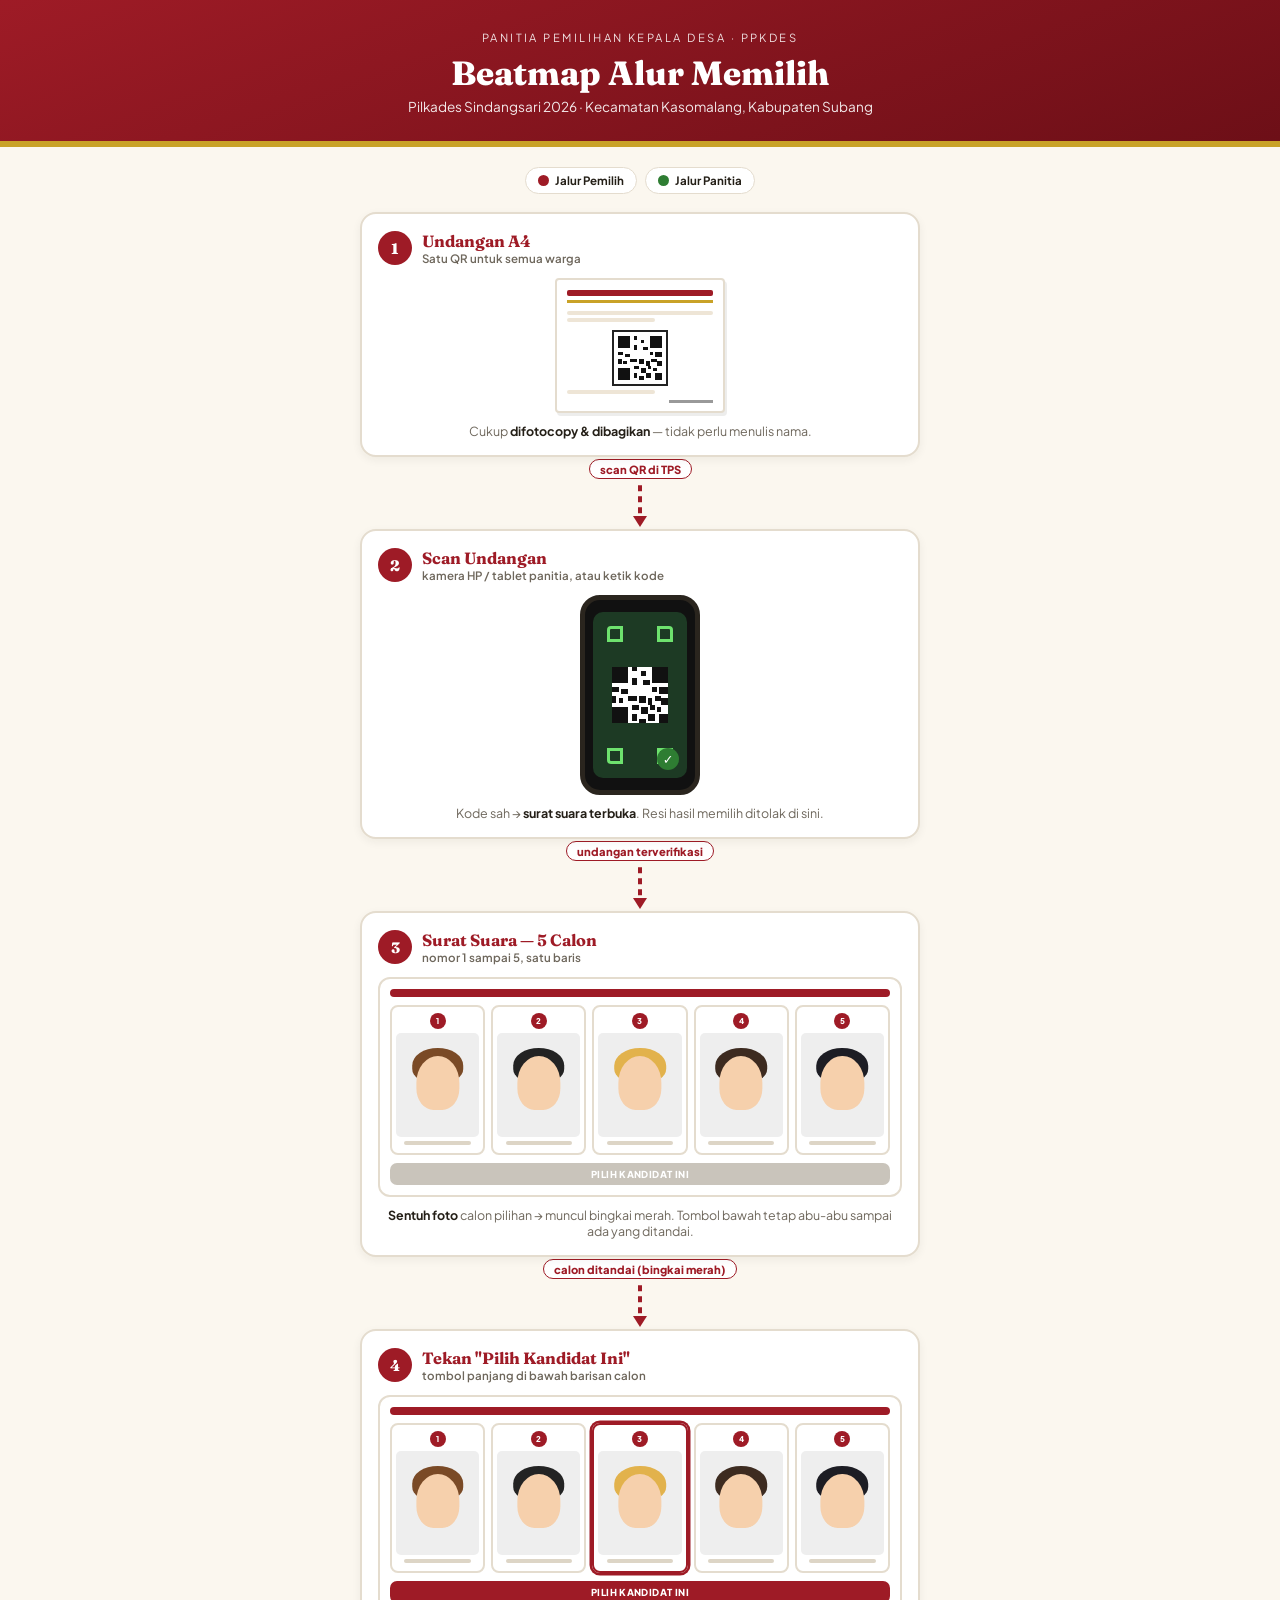
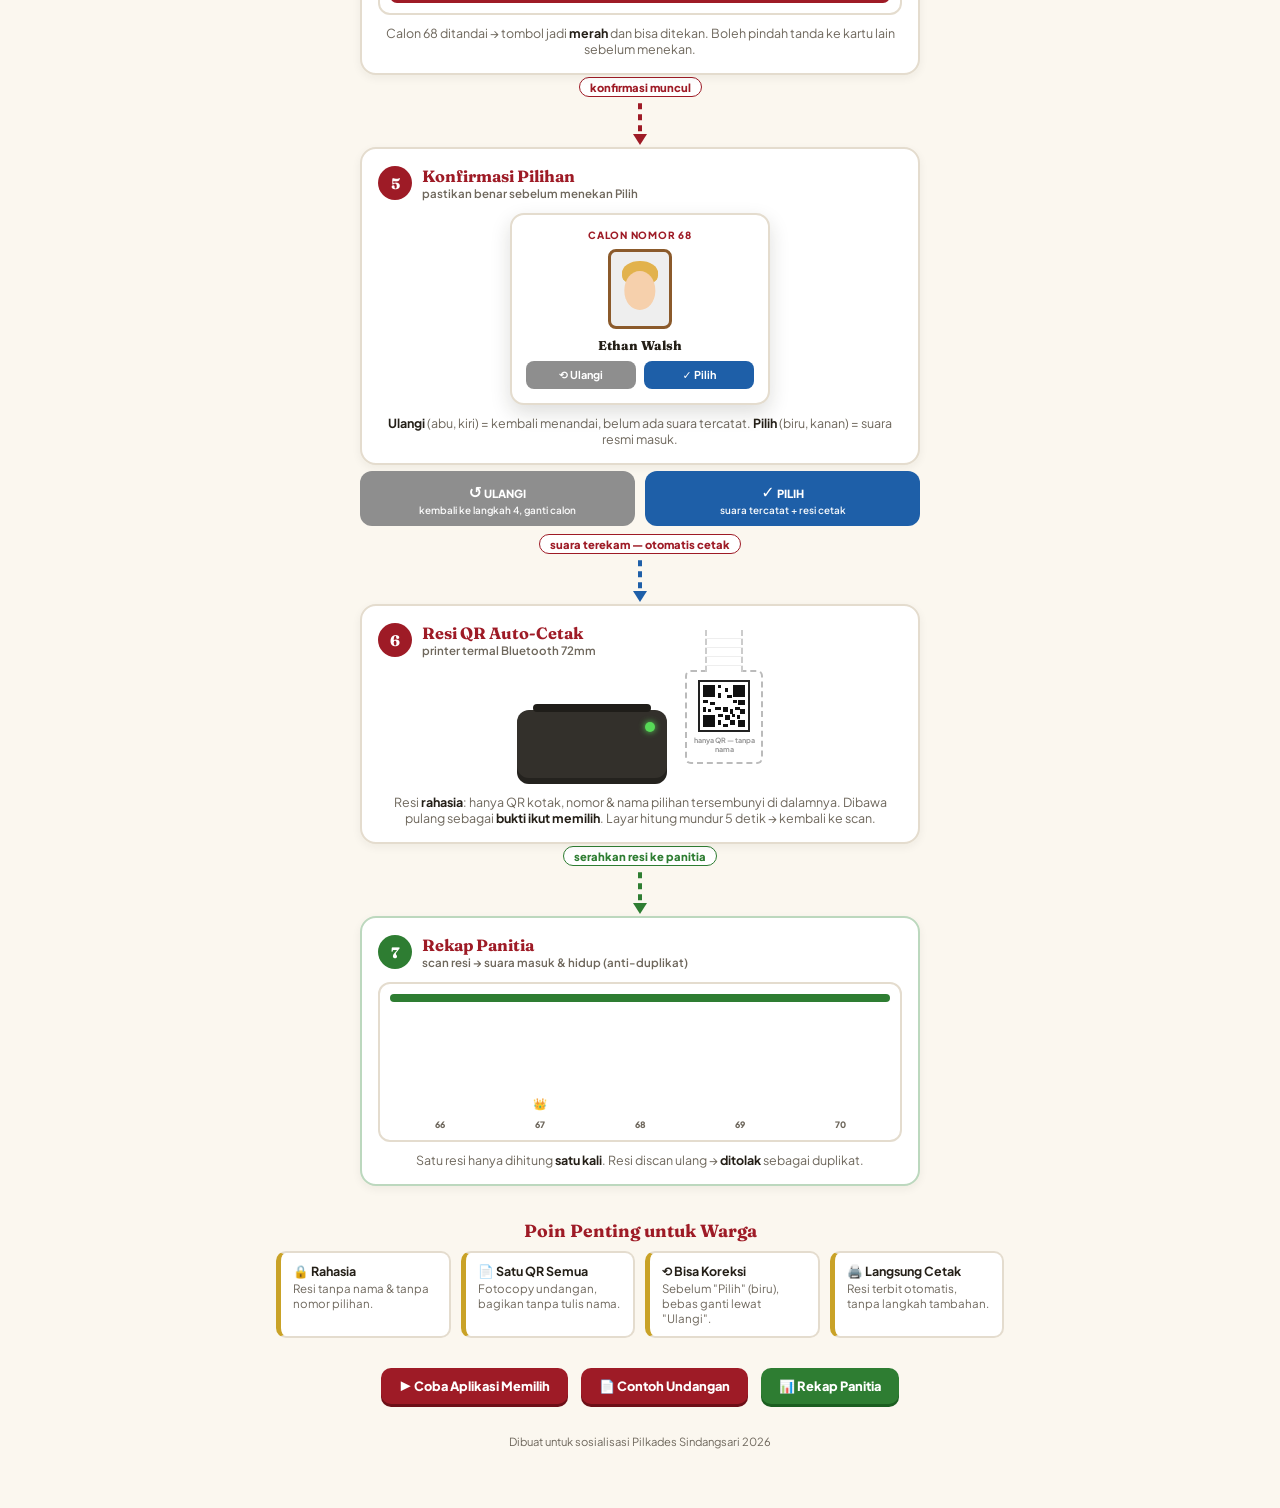
==== commit a3ae014b: "Revisi: kembali ke 5 calon (grid & frame 5 kolom, index+beat)" ====
--- a/beat.html
+++ b/beat.html
@@ -190,7 +190,7 @@
 
     <!-- ===== 3. SURAT SUARA ===== -->
     <div class="node">
-      <div class="judul"><div class="stepno">3</div><div><b>Surat Suara — 6 Calon</b><small>nomor 1 sampai 6, satu baris</small></div></div>
+      <div class="judul"><div class="stepno">3</div><div><b>Surat Suara — 5 Calon</b><small>nomor 1 sampai 5, satu baris</small></div></div>
       <div class="scr">
         <div class="topbar"></div>
         <div class="barisCalon">
@@ -199,7 +199,6 @@
           <div class="mini"><div class="no">3</div><div class="foto"><i class="rbt" style="background:#e2b24c;"></i><i class="kep"></i></div><div class="nama"></div></div>
           <div class="mini"><div class="no">4</div><div class="foto"><i class="rbt" style="background:#3d2b20;"></i><i class="kep"></i></div><div class="nama"></div></div>
           <div class="mini"><div class="no">5</div><div class="foto"><i class="rbt" style="background:#1d1d24;"></i><i class="kep"></i></div><div class="nama"></div></div>
-                    <div class="mini"><div class="no">6</div><div class="foto"><i class="rbt" style="background:#242424;"></i><i class="kep"></i></div><div class="nama"></div></div>
         </div>
         <div class="btnbar">PILIH KANDIDAT INI</div>
       </div>
@@ -221,7 +220,6 @@
           <div class="mini tandai"><div class="no">3</div><div class="foto"><i class="rbt" style="background:#e2b24c;"></i><i class="kep"></i></div><div class="nama"></div></div>
           <div class="mini"><div class="no">4</div><div class="foto"><i class="rbt" style="background:#3d2b20;"></i><i class="kep"></i></div><div class="nama"></div></div>
           <div class="mini"><div class="no">5</div><div class="foto"><i class="rbt" style="background:#1d1d24;"></i><i class="kep"></i></div><div class="nama"></div></div>
-                    <div class="mini"><div class="no">6</div><div class="foto"><i class="rbt" style="background:#242424;"></i><i class="kep"></i></div><div class="nama"></div></div>
         </div>
         <div class="btnbar armed">PILIH KANDIDAT INI</div>
       </div>
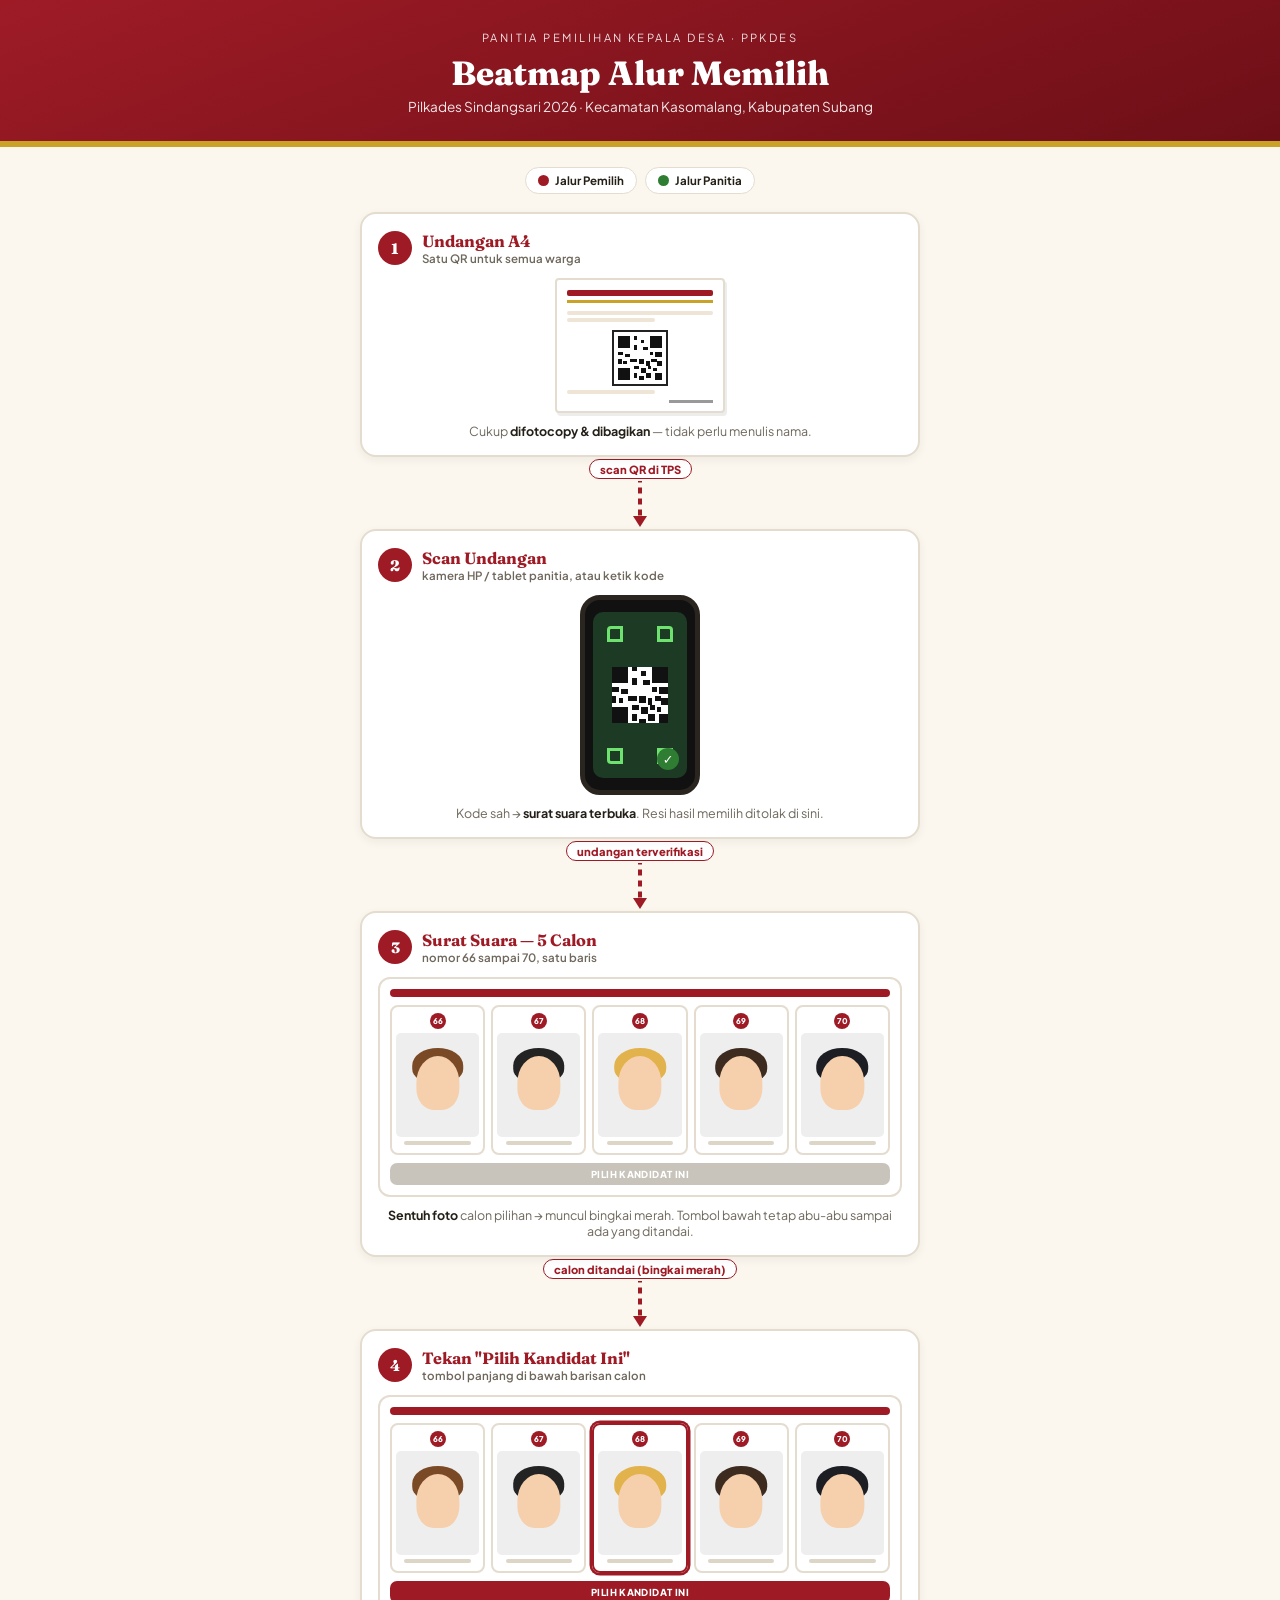
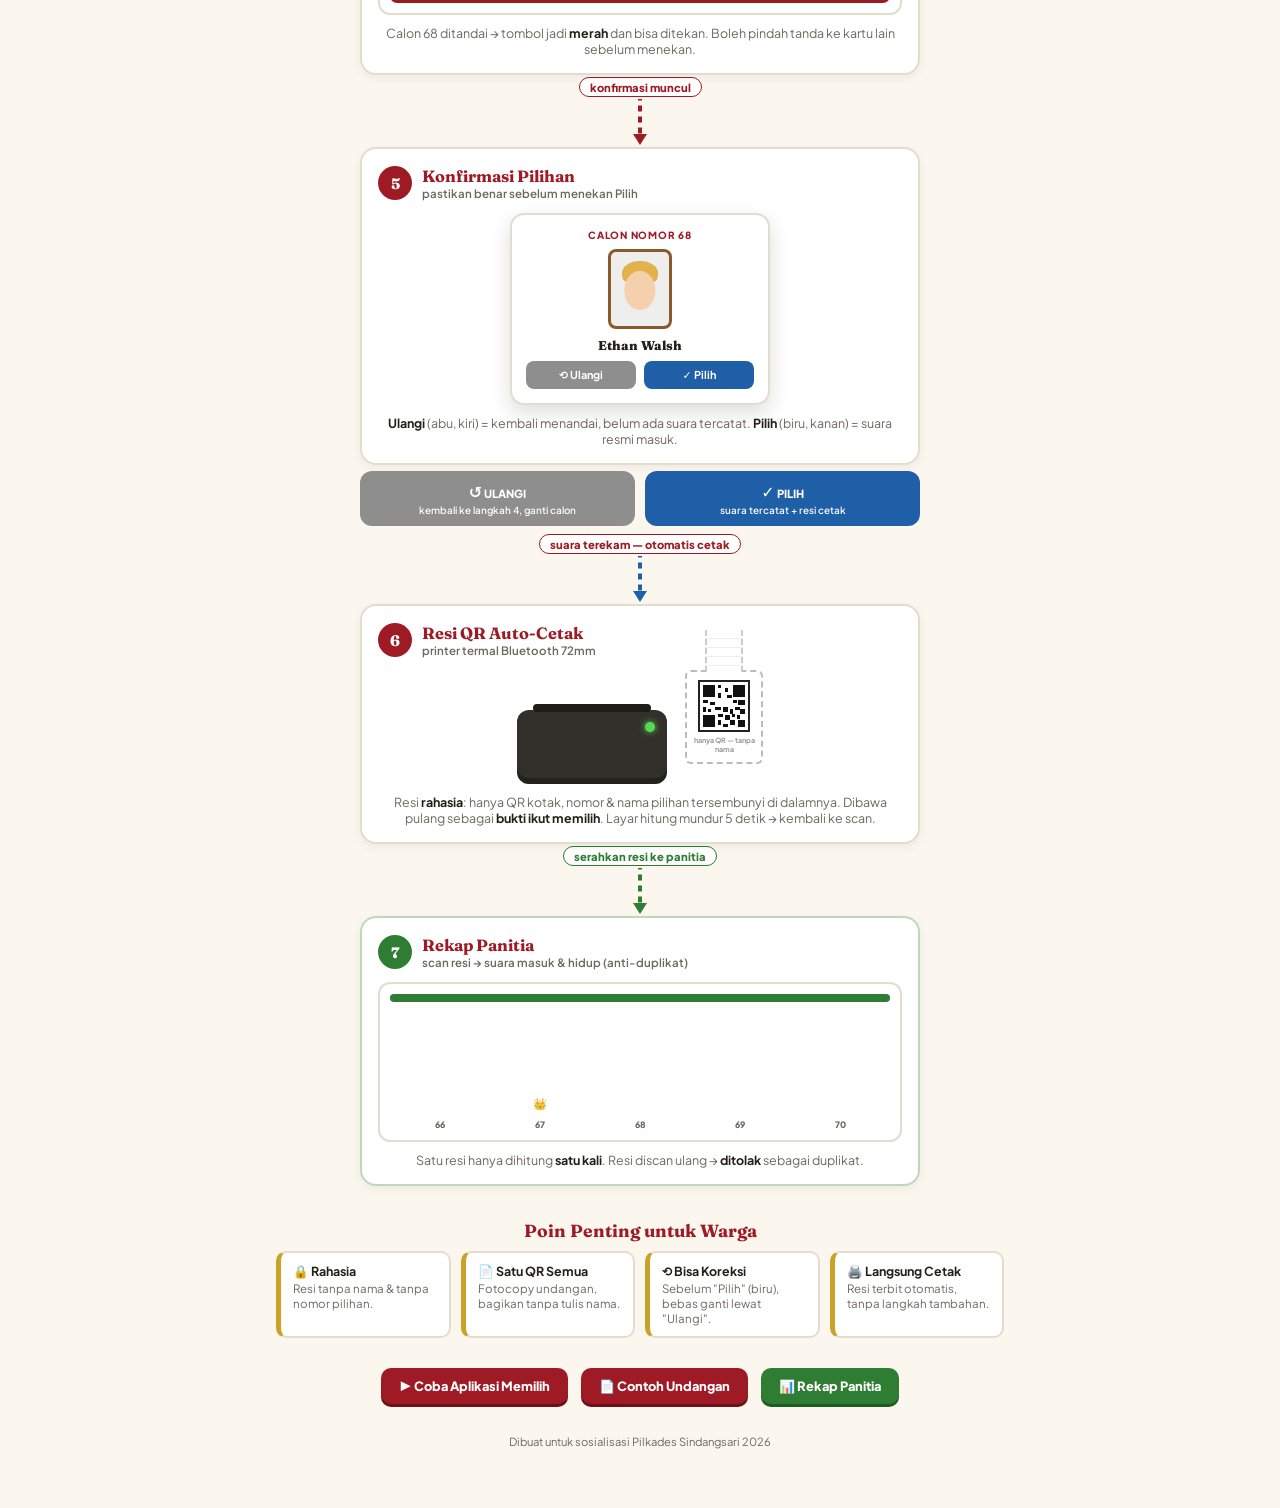
==== commit 56d54d2c: "Ganti nomor calon menjadi 66-70 (index + beat)" ====
--- a/beat.html
+++ b/beat.html
@@ -190,15 +190,15 @@
 
     <!-- ===== 3. SURAT SUARA ===== -->
     <div class="node">
-      <div class="judul"><div class="stepno">3</div><div><b>Surat Suara — 5 Calon</b><small>nomor 1 sampai 5, satu baris</small></div></div>
+      <div class="judul"><div class="stepno">3</div><div><b>Surat Suara — 5 Calon</b><small>nomor 66 sampai 70, satu baris</small></div></div>
       <div class="scr">
         <div class="topbar"></div>
         <div class="barisCalon">
-          <div class="mini"><div class="no">1</div><div class="foto"><i class="rbt" style="background:#7a4a26;"></i><i class="kep"></i></div><div class="nama"></div></div>
-          <div class="mini"><div class="no">2</div><div class="foto"><i class="rbt" style="background:#232323;"></i><i class="kep"></i></div><div class="nama"></div></div>
-          <div class="mini"><div class="no">3</div><div class="foto"><i class="rbt" style="background:#e2b24c;"></i><i class="kep"></i></div><div class="nama"></div></div>
-          <div class="mini"><div class="no">4</div><div class="foto"><i class="rbt" style="background:#3d2b20;"></i><i class="kep"></i></div><div class="nama"></div></div>
-          <div class="mini"><div class="no">5</div><div class="foto"><i class="rbt" style="background:#1d1d24;"></i><i class="kep"></i></div><div class="nama"></div></div>
+          <div class="mini"><div class="no">66</div><div class="foto"><i class="rbt" style="background:#7a4a26;"></i><i class="kep"></i></div><div class="nama"></div></div>
+          <div class="mini"><div class="no">67</div><div class="foto"><i class="rbt" style="background:#232323;"></i><i class="kep"></i></div><div class="nama"></div></div>
+          <div class="mini"><div class="no">68</div><div class="foto"><i class="rbt" style="background:#e2b24c;"></i><i class="kep"></i></div><div class="nama"></div></div>
+          <div class="mini"><div class="no">69</div><div class="foto"><i class="rbt" style="background:#3d2b20;"></i><i class="kep"></i></div><div class="nama"></div></div>
+          <div class="mini"><div class="no">70</div><div class="foto"><i class="rbt" style="background:#1d1d24;"></i><i class="kep"></i></div><div class="nama"></div></div>
         </div>
         <div class="btnbar">PILIH KANDIDAT INI</div>
       </div>
@@ -215,11 +215,11 @@
       <div class="scr">
         <div class="topbar"></div>
         <div class="barisCalon">
-          <div class="mini"><div class="no">1</div><div class="foto"><i class="rbt" style="background:#7a4a26;"></i><i class="kep"></i></div><div class="nama"></div></div>
-          <div class="mini"><div class="no">2</div><div class="foto"><i class="rbt" style="background:#232323;"></i><i class="kep"></i></div><div class="nama"></div></div>
-          <div class="mini tandai"><div class="no">3</div><div class="foto"><i class="rbt" style="background:#e2b24c;"></i><i class="kep"></i></div><div class="nama"></div></div>
-          <div class="mini"><div class="no">4</div><div class="foto"><i class="rbt" style="background:#3d2b20;"></i><i class="kep"></i></div><div class="nama"></div></div>
-          <div class="mini"><div class="no">5</div><div class="foto"><i class="rbt" style="background:#1d1d24;"></i><i class="kep"></i></div><div class="nama"></div></div>
+          <div class="mini"><div class="no">66</div><div class="foto"><i class="rbt" style="background:#7a4a26;"></i><i class="kep"></i></div><div class="nama"></div></div>
+          <div class="mini"><div class="no">67</div><div class="foto"><i class="rbt" style="background:#232323;"></i><i class="kep"></i></div><div class="nama"></div></div>
+          <div class="mini tandai"><div class="no">68</div><div class="foto"><i class="rbt" style="background:#e2b24c;"></i><i class="kep"></i></div><div class="nama"></div></div>
+          <div class="mini"><div class="no">69</div><div class="foto"><i class="rbt" style="background:#3d2b20;"></i><i class="kep"></i></div><div class="nama"></div></div>
+          <div class="mini"><div class="no">70</div><div class="foto"><i class="rbt" style="background:#1d1d24;"></i><i class="kep"></i></div><div class="nama"></div></div>
         </div>
         <div class="btnbar armed">PILIH KANDIDAT INI</div>
       </div>
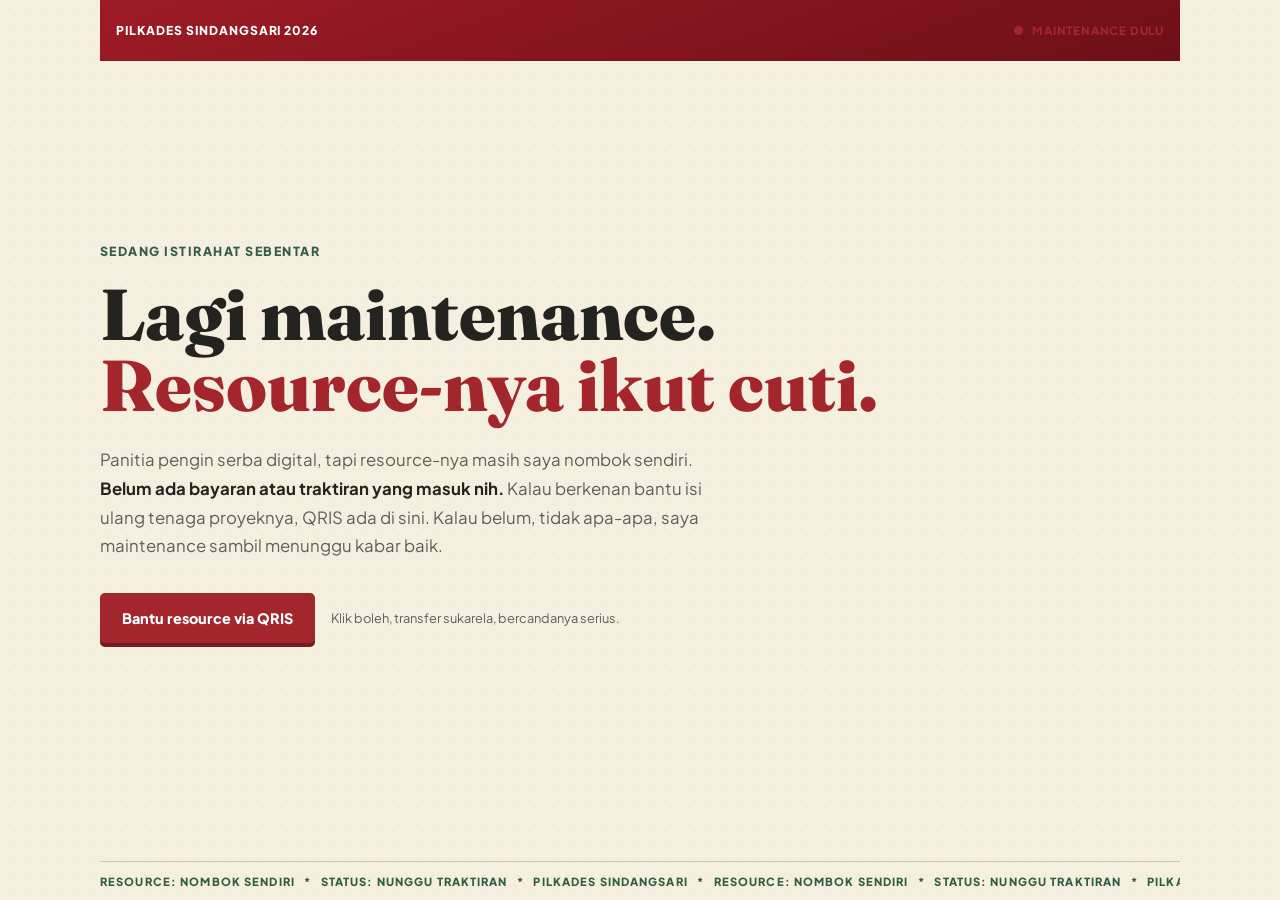
==== commit 2611de72: "Add full-screen maintenance pages" ====
--- a/beat.html
+++ b/beat.html
@@ -129,6 +129,8 @@
   .tautan a.g{background:var(--hijau);box-shadow:0 3px 0 #1b5e20;}
   footer{text-align:center;margin-top:26px;font-size:0.7rem;color:var(--ink-soft);}
 </style>
+<link rel="stylesheet" href="maintenance.css">
+<script defer src="maintenance.js"></script>
 </head>
 <body>
 
--- a/maintenance.css
+++ b/maintenance.css
@@ -0,0 +1,317 @@
+#maintenance-screen,
+#maintenance-screen * {
+  box-sizing: border-box;
+}
+
+#maintenance-screen {
+  --maintenance-ink: #25231f;
+  --maintenance-muted: #625e56;
+  --maintenance-paper: #f4efdf;
+  --maintenance-red: #a3262d;
+  --maintenance-green: #315d42;
+  position: fixed;
+  inset: 0;
+  z-index: 2147483000;
+  display: grid;
+  grid-template-rows: auto 1fr auto;
+  overflow: auto;
+  color: var(--maintenance-ink);
+  background-color: var(--maintenance-paper);
+  background-image: radial-gradient(rgba(37, 35, 31, 0.12) 0.7px, transparent 0.7px);
+  background-size: 17px 17px;
+  font-family: "Public Sans", "Plus Jakarta Sans", system-ui, sans-serif;
+  -webkit-font-smoothing: antialiased;
+}
+
+body.maintenance-mode {
+  overflow: hidden !important;
+}
+
+body.maintenance-mode > :not(#maintenance-screen) {
+  display: none !important;
+}
+
+.maintenance-topbar,
+.maintenance-main,
+.maintenance-ticker {
+  width: min(100% - 40px, 1080px);
+  margin-inline: auto;
+}
+
+.maintenance-topbar {
+  display: flex;
+  align-items: center;
+  justify-content: space-between;
+  gap: 16px;
+  padding-block: 22px;
+  border-bottom: 1px solid rgba(37, 35, 31, 0.2);
+}
+
+.maintenance-brand {
+  font-size: 0.76rem;
+  font-weight: 800;
+  letter-spacing: 0.08em;
+  text-transform: uppercase;
+}
+
+.maintenance-state {
+  display: inline-flex;
+  align-items: center;
+  gap: 9px;
+  color: var(--maintenance-red);
+  font-size: 0.72rem;
+  font-weight: 800;
+  letter-spacing: 0.07em;
+  text-transform: uppercase;
+}
+
+.maintenance-state::before {
+  width: 9px;
+  height: 9px;
+  border-radius: 50%;
+  background: var(--maintenance-red);
+  content: "";
+  animation: maintenance-pulse 1.5s ease-in-out infinite;
+}
+
+.maintenance-main {
+  display: grid;
+  align-content: center;
+  justify-items: start;
+  padding-block: 54px 64px;
+  animation: maintenance-arrive 650ms cubic-bezier(0.2, 0.75, 0.25, 1) both;
+}
+
+.maintenance-kicker {
+  margin: 0 0 20px;
+  color: var(--maintenance-green);
+  font-size: 0.78rem;
+  font-weight: 800;
+  letter-spacing: 0.12em;
+  text-transform: uppercase;
+}
+
+.maintenance-title {
+  max-width: 820px;
+  margin: 0;
+  font-family: "Fraunces", Georgia, serif;
+  font-size: 4.5rem;
+  font-weight: 800;
+  line-height: 0.98;
+}
+
+.maintenance-title span {
+  display: block;
+  color: var(--maintenance-red);
+}
+
+.maintenance-copy {
+  max-width: 610px;
+  margin: 26px 0 0;
+  color: var(--maintenance-muted);
+  font-size: 1.05rem;
+  line-height: 1.7;
+}
+
+.maintenance-copy strong {
+  color: var(--maintenance-ink);
+}
+
+.maintenance-actions {
+  display: flex;
+  flex-wrap: wrap;
+  align-items: center;
+  gap: 16px;
+  margin-top: 32px;
+}
+
+.maintenance-support {
+  min-height: 50px;
+  padding: 0 22px;
+  border: 0;
+  border-radius: 5px;
+  color: #fff;
+  background: var(--maintenance-red);
+  box-shadow: 0 4px 0 #741c22;
+  cursor: pointer;
+  font: inherit;
+  font-size: 0.9rem;
+  font-weight: 800;
+  transition: transform 150ms ease, box-shadow 150ms ease, background 150ms ease;
+}
+
+.maintenance-support:hover {
+  transform: translateY(-2px);
+  background: #841e25;
+  box-shadow: 0 6px 0 #741c22;
+}
+
+.maintenance-support:active {
+  transform: translateY(2px);
+  box-shadow: 0 2px 0 #741c22;
+}
+
+.maintenance-aside {
+  color: var(--maintenance-muted);
+  font-size: 0.8rem;
+}
+
+.maintenance-ticker {
+  overflow: hidden;
+  padding-block: 12px;
+  border-top: 1px solid rgba(37, 35, 31, 0.2);
+  color: var(--maintenance-green);
+  font-size: 0.7rem;
+  font-weight: 800;
+  letter-spacing: 0.1em;
+  text-transform: uppercase;
+  white-space: nowrap;
+}
+
+.maintenance-ticker span {
+  display: inline-block;
+  animation: maintenance-slide 18s linear infinite;
+}
+
+.maintenance-dialog[hidden] {
+  display: none;
+}
+
+.maintenance-dialog {
+  position: fixed;
+  inset: 0;
+  z-index: 1;
+  display: grid;
+  place-items: center;
+  overflow: auto;
+  padding: 20px;
+  background: rgba(24, 22, 19, 0.76);
+  animation: maintenance-fade 180ms ease both;
+}
+
+.maintenance-dialog-box {
+  width: min(100%, 420px);
+  padding: 22px;
+  border: 1px solid rgba(37, 35, 31, 0.18);
+  border-radius: 6px;
+  background: var(--maintenance-paper);
+  text-align: center;
+  animation: maintenance-pop 240ms cubic-bezier(0.2, 0.8, 0.2, 1) both;
+}
+
+.maintenance-dialog-head {
+  display: flex;
+  align-items: center;
+  justify-content: space-between;
+  gap: 12px;
+  margin-bottom: 14px;
+  text-align: left;
+}
+
+.maintenance-dialog-title {
+  margin: 0;
+  font-family: "Fraunces", Georgia, serif;
+  font-size: 1.45rem;
+}
+
+.maintenance-close {
+  width: 38px;
+  height: 38px;
+  border: 1px solid rgba(37, 35, 31, 0.25);
+  border-radius: 4px;
+  color: var(--maintenance-ink);
+  background: transparent;
+  cursor: pointer;
+  font: inherit;
+  font-size: 1.35rem;
+  line-height: 1;
+}
+
+.maintenance-qr {
+  display: block;
+  width: min(100%, 340px);
+  max-height: 55vh;
+  margin-inline: auto;
+  border: 1px solid rgba(37, 35, 31, 0.14);
+  background: #fff;
+  object-fit: contain;
+}
+
+.maintenance-dialog-copy {
+  margin: 14px 0 0;
+  color: var(--maintenance-muted);
+  font-size: 0.83rem;
+  line-height: 1.55;
+}
+
+@keyframes maintenance-arrive {
+  from { opacity: 0; transform: translateY(18px); }
+  to { opacity: 1; transform: translateY(0); }
+}
+
+@keyframes maintenance-pulse {
+  50% { opacity: 0.35; transform: scale(0.72); }
+}
+
+@keyframes maintenance-slide {
+  to { transform: translateX(-50%); }
+}
+
+@keyframes maintenance-fade {
+  from { opacity: 0; }
+  to { opacity: 1; }
+}
+
+@keyframes maintenance-pop {
+  from { opacity: 0; transform: translateY(10px) scale(0.98); }
+  to { opacity: 1; transform: translateY(0) scale(1); }
+}
+
+@media (max-width: 600px) {
+  .maintenance-topbar,
+  .maintenance-main,
+  .maintenance-ticker {
+    width: min(100% - 32px, 1080px);
+  }
+
+  .maintenance-topbar {
+    padding-block: 17px;
+  }
+
+  .maintenance-brand {
+    max-width: 170px;
+    line-height: 1.45;
+  }
+
+  .maintenance-state {
+    font-size: 0.64rem;
+  }
+
+  .maintenance-main {
+    padding-block: 42px;
+  }
+
+  .maintenance-title {
+    font-size: 3rem;
+  }
+
+  .maintenance-copy {
+    font-size: 0.95rem;
+  }
+
+  .maintenance-actions {
+    align-items: flex-start;
+    flex-direction: column;
+  }
+}
+
+@media (prefers-reduced-motion: reduce) {
+  #maintenance-screen *,
+  #maintenance-screen *::before,
+  #maintenance-screen *::after {
+    animation-duration: 0.01ms !important;
+    animation-iteration-count: 1 !important;
+    scroll-behavior: auto !important;
+    transition-duration: 0.01ms !important;
+  }
+}
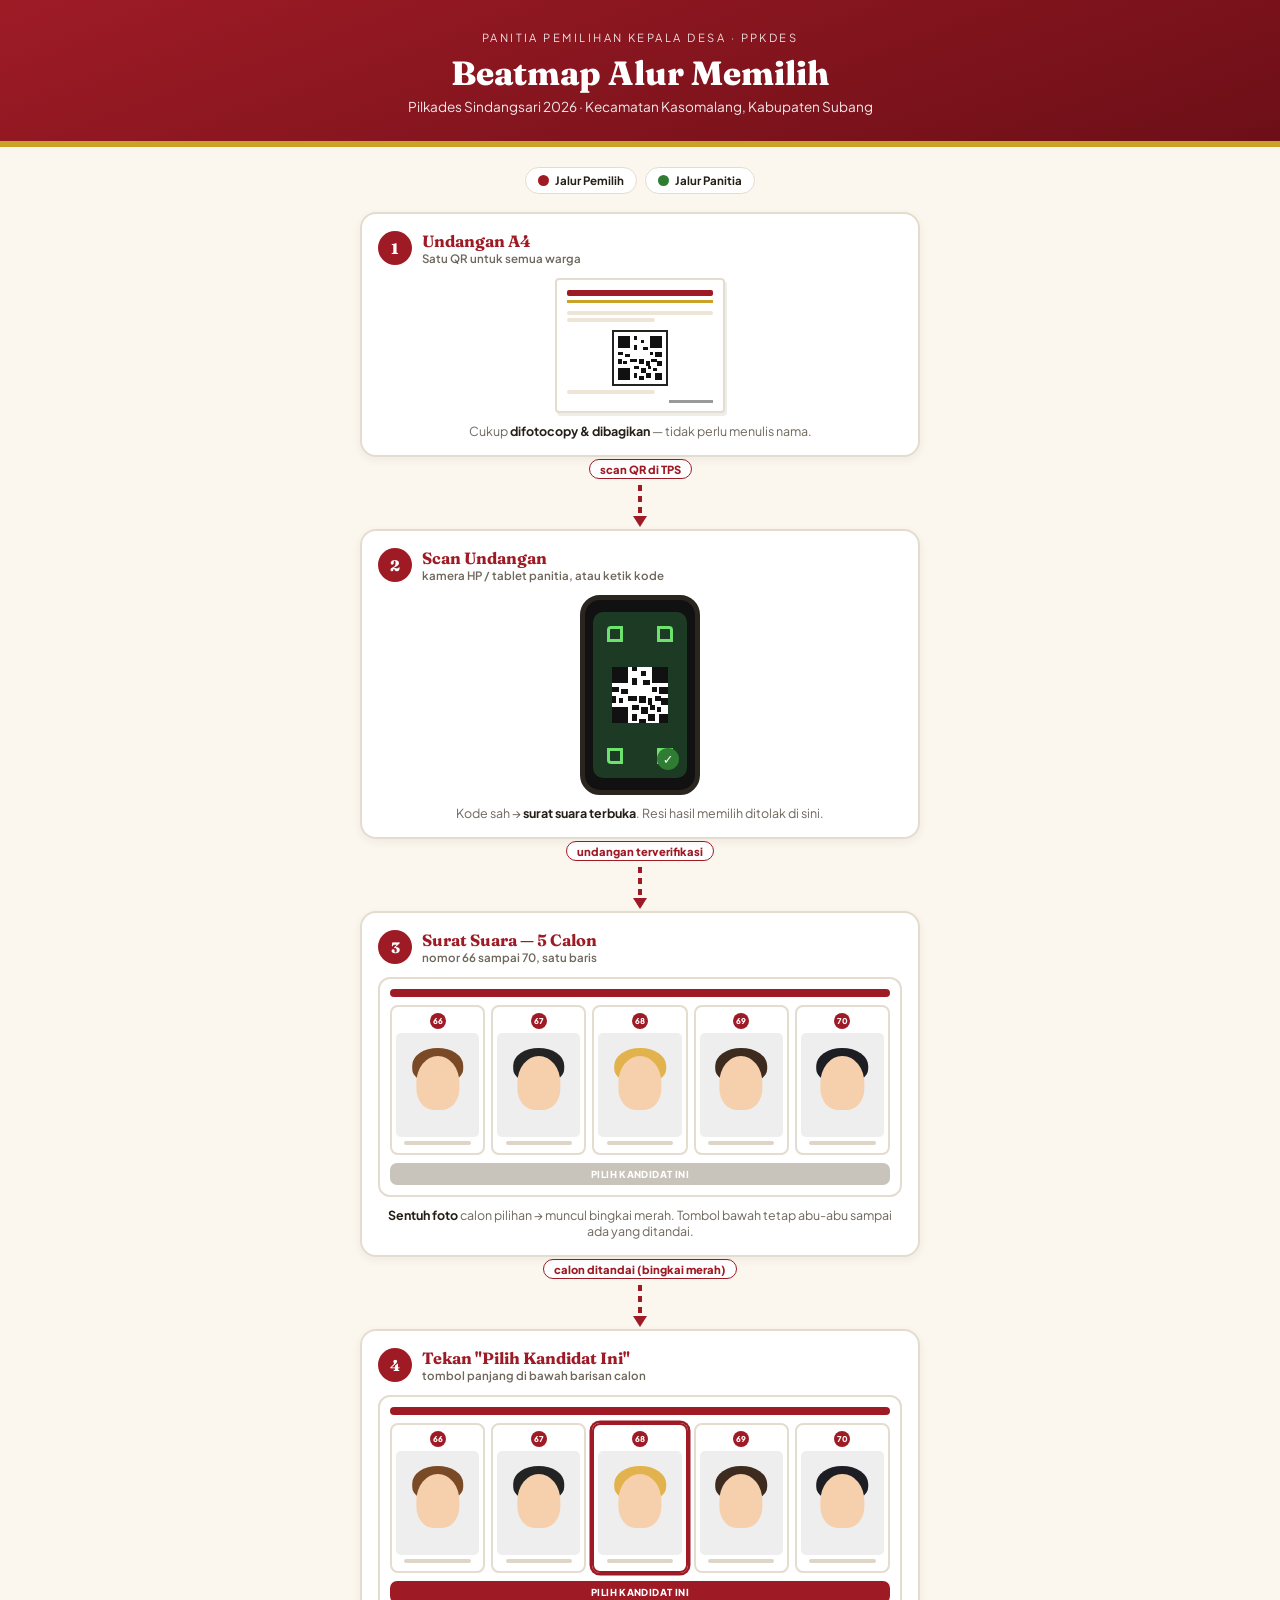
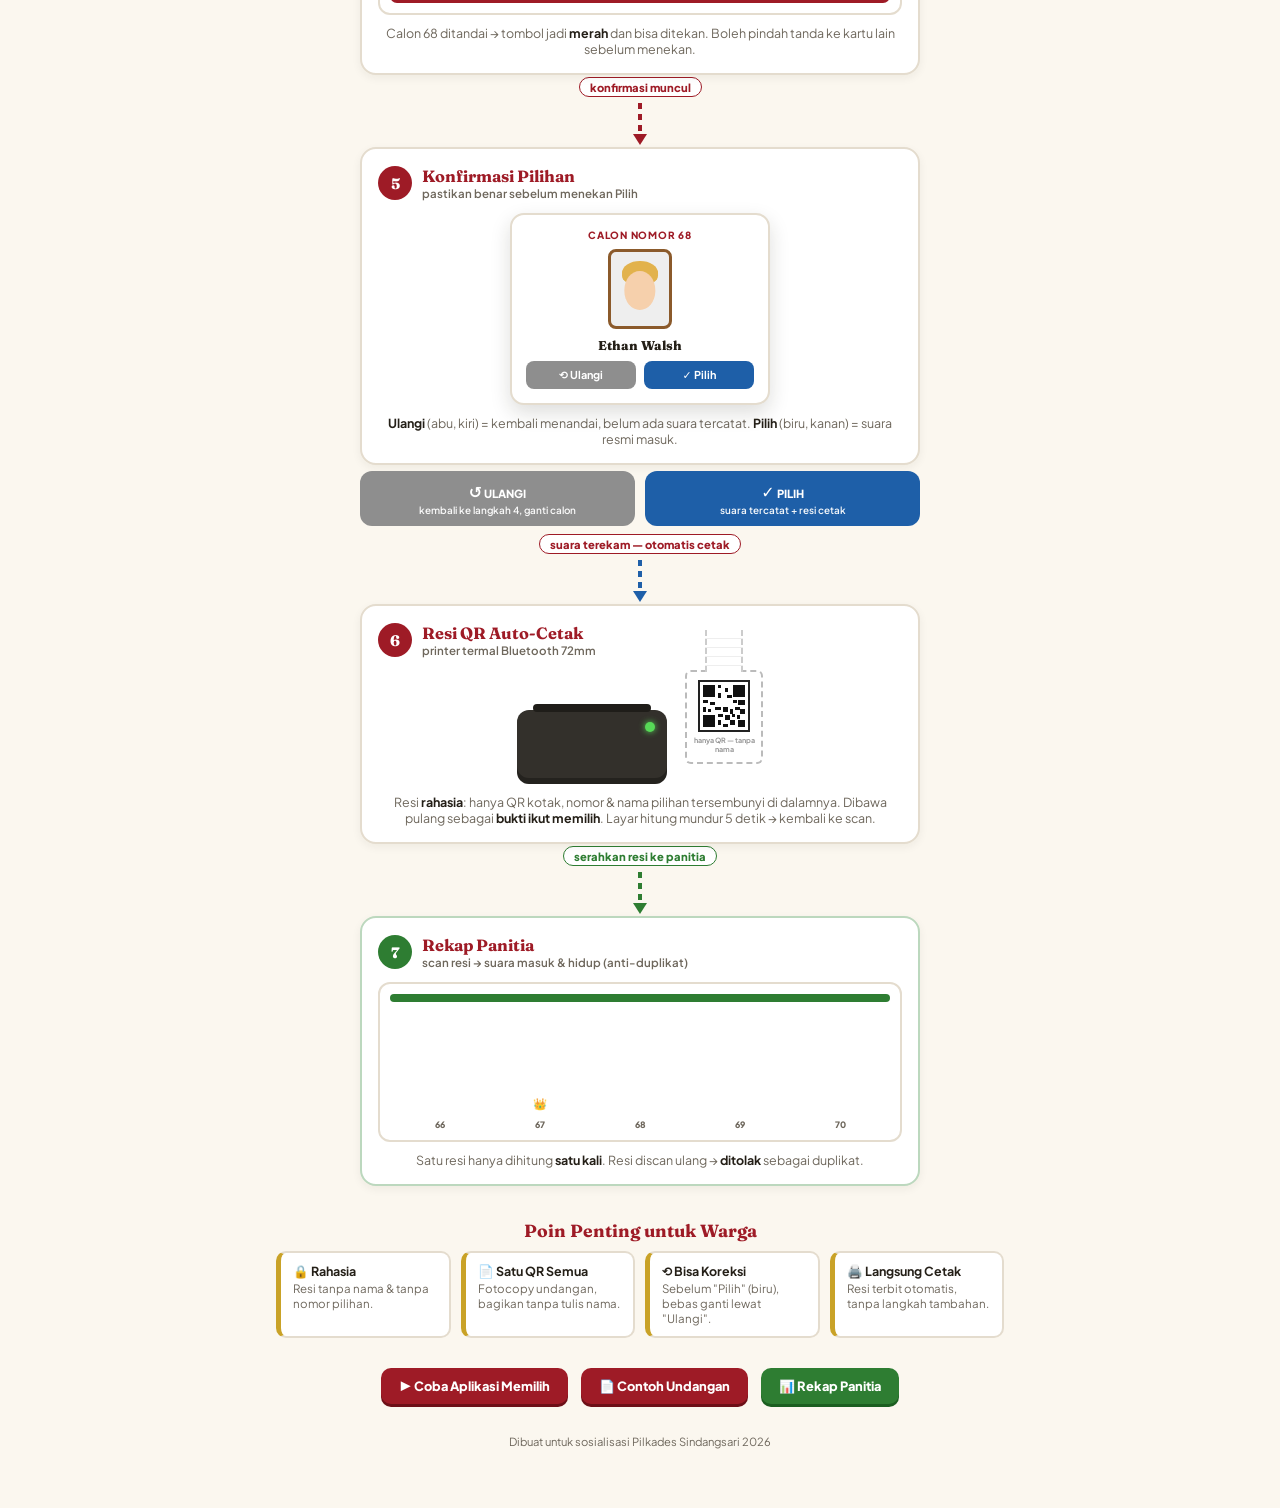
==== commit 8b36f90a: "Disable maintenance mode across pages Co-authored-by: Copilot <223556219+Copilot@users.noreply.githu" ====
--- a/beat.html
+++ b/beat.html
@@ -129,8 +129,6 @@
   .tautan a.g{background:var(--hijau);box-shadow:0 3px 0 #1b5e20;}
   footer{text-align:center;margin-top:26px;font-size:0.7rem;color:var(--ink-soft);}
 </style>
-<link rel="stylesheet" href="maintenance.css">
-<script defer src="maintenance.js"></script>
 </head>
 <body>
 
